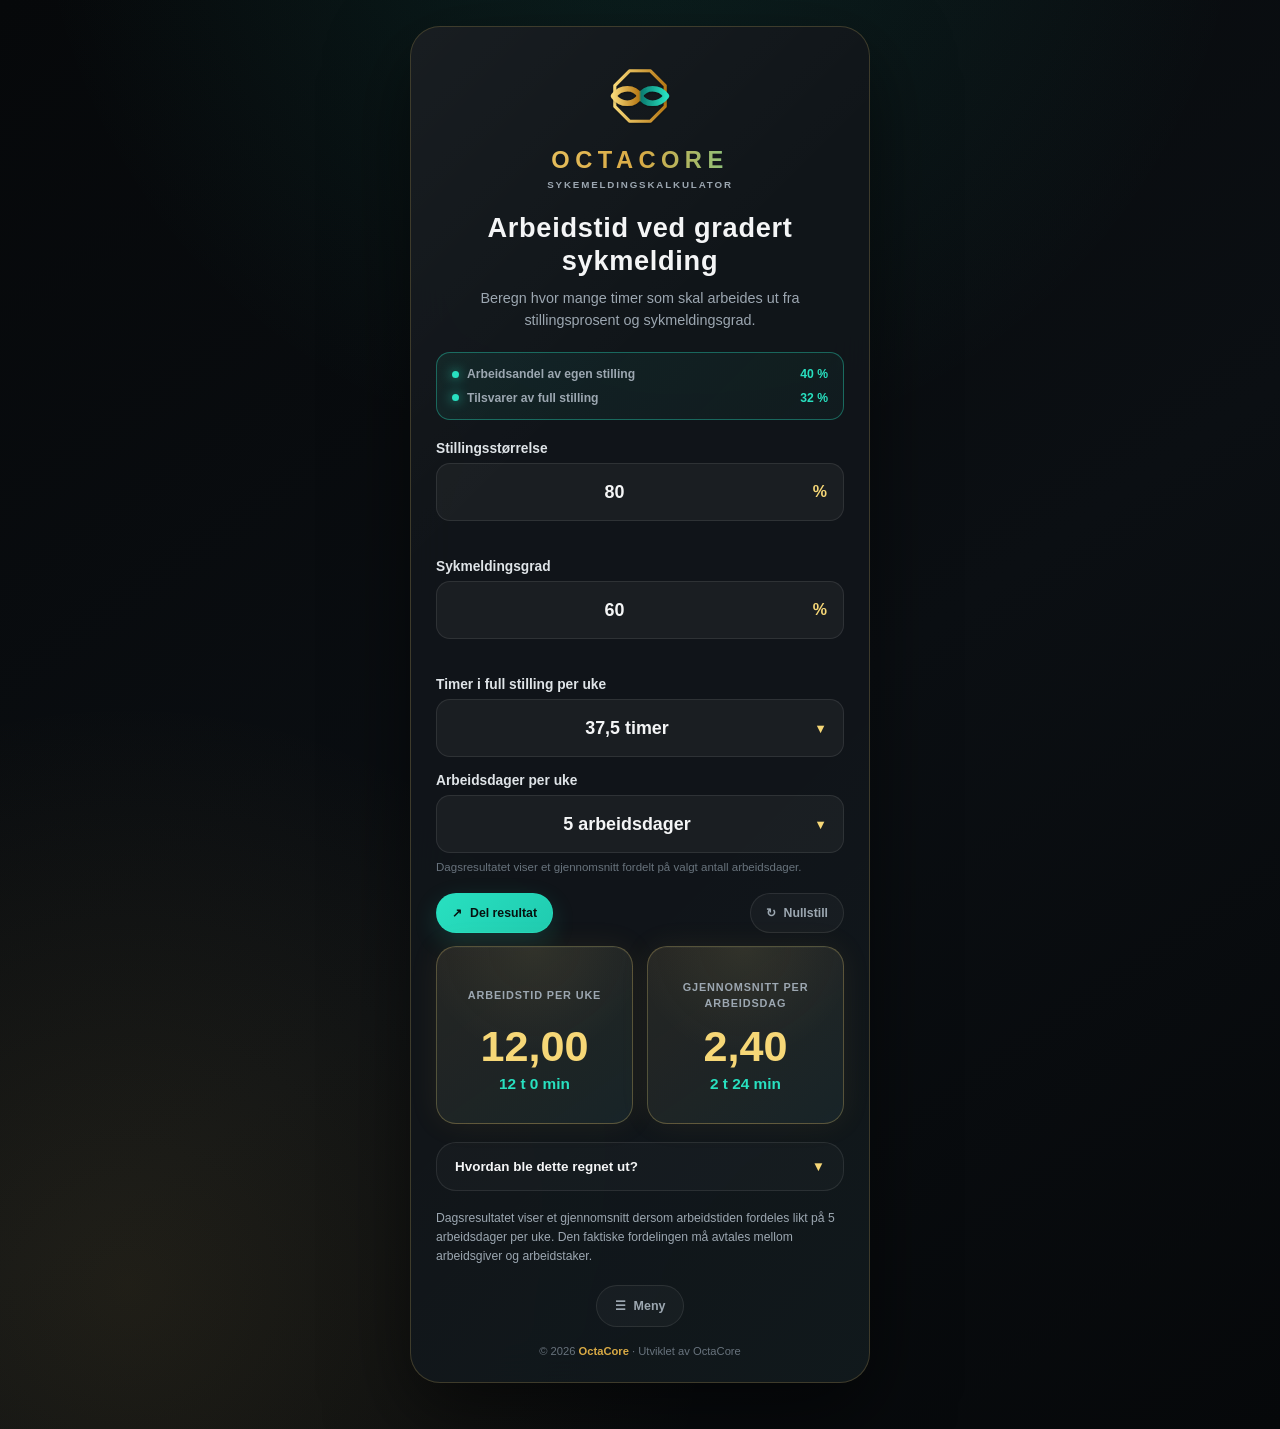
==== index.html @ a62ab459 "Refactor project structure and organize assets" ====
<!DOCTYPE html>
<html lang="no">
<head>
    <meta charset="UTF-8">

    <meta
        name="viewport"
        content="width=device-width, initial-scale=1.0"
    >

    <meta
        name="description"
        content="Beregn arbeidstid ved gradert sykmelding basert på stillingsprosent, sykmeldingsgrad, ukentlig arbeidstid og antall arbeidsdager."
    >

    <meta name="theme-color" content="#0a0d10">

    <meta
        name="apple-mobile-web-app-capable"
        content="yes"
    >

    <meta
        name="apple-mobile-web-app-status-bar-style"
        content="black-translucent"
    >

    <meta
        name="apple-mobile-web-app-title"
        content="Sykekalkulator"
    >

    <title>OctaCore Sykemeldingskalkulator</title>

    <link rel="manifest" href="manifest.json">

    <link
        rel="icon"
        type="image/png"
        sizes="16x16"
        href="assets/favicon-16.png"
    >

    <link
        rel="icon"
        type="image/png"
        sizes="32x32"
        href="assets/favicon-32.png"
    >

    <link
        rel="icon"
        type="image/png"
        sizes="48x48"
        href="assets/favicon-48.png"
    >

    <link
        rel="shortcut icon"
        href="assets/favicon.ico"
    >

    <link
        rel="apple-touch-icon"
        sizes="180x180"
        href="assets/apple-touch-icon.png"
    >
    <link rel="stylesheet" href="css/styles.css">
</head>

<body>
    <main class="app-shell">

        <section
            id="updateBanner"
            class="update-banner"
            aria-live="polite"
        >
            <div class="update-message">
                <div class="update-title">
                    En ny versjon er tilgjengelig
                </div>

                <div class="update-description">
                    Oppdater appen for å få de nyeste forbedringene.
                </div>
            </div>

            <button
                id="updateButton"
                class="update-button"
                type="button"
            >
                Oppdater nå
            </button>
        </section>

        <header class="app-header">
            <img
                class="brand-symbol"
                src="assets/OctaCore_Core_Symbol_Transparent.svg"
                alt="OctaCore"
            >

            <div class="brand-name">
                OCTACORE
            </div>

            <div class="product-name">
                Sykemeldingskalkulator
            </div>
        </header>

        <section class="intro">
            <h1>
                Arbeidstid ved gradert sykmelding
            </h1>

            <p>
                Beregn hvor mange timer som skal arbeides
                ut fra stillingsprosent og sykmeldingsgrad.
            </p>
        </section>

        <section
            class="percentage-summary"
            aria-label="Arbeidsandeler"
            aria-live="polite"
        >
            <div class="percentage-row">
                <span class="percentage-label">
                    <span class="percentage-dot"></span>
                    Arbeidsandel av egen stilling
                </span>

                <strong
                    id="ownPositionPercentage"
                    class="percentage-value"
                >
                    40 %
                </strong>
            </div>

            <div class="percentage-row">
                <span class="percentage-label">
                    <span class="percentage-dot"></span>
                    Tilsvarer av full stilling
                </span>

                <strong
                    id="fullPositionPercentage"
                    class="percentage-value"
                >
                    32 %
                </strong>
            </div>
        </section>

        <section
            class="form-grid"
            aria-label="Grunnlag for beregningen"
        >
            <div class="field-group">
                <label for="positionPercentage">
                    Stillingsstørrelse
                </label>

                <div class="field-wrapper">
                    <input
                        id="positionPercentage"
                        type="number"
                        min="0"
                        max="100"
                        step="0.1"
                        value="80"
                        inputmode="decimal"
                        autocomplete="off"
                        aria-describedby="positionError"
                    >

                    <span class="field-suffix">
                        %
                    </span>
                </div>

                <div
                    id="positionError"
                    class="field-error"
                    aria-live="polite"
                ></div>
            </div>

            <div class="field-group">
                <label for="sickLeavePercentage">
                    Sykmeldingsgrad
                </label>

                <div class="field-wrapper">
                    <input
                        id="sickLeavePercentage"
                        type="number"
                        min="0"
                        max="100"
                        step="0.1"
                        value="60"
                        inputmode="decimal"
                        autocomplete="off"
                        aria-describedby="sickLeaveError"
                    >

                    <span class="field-suffix">
                        %
                    </span>
                </div>

                <div
                    id="sickLeaveError"
                    class="field-error"
                    aria-live="polite"
                ></div>
            </div>

            <div class="field-group">
                <label for="fullWeekHours">
                    Timer i full stilling per uke
                </label>

                <div class="field-wrapper">
                    <select id="fullWeekHours">
                        <option value="35.5">
                            35,5 timer
                        </option>

                        <option
                            value="37.5"
                            selected
                        >
                            37,5 timer
                        </option>

                        <option value="40">
                            40 timer
                        </option>
                    </select>

                    <span class="select-arrow">
                        ▼
                    </span>
                </div>
            </div>

            <div class="field-group">
                <label for="workDays">
                    Arbeidsdager per uke
                </label>

                <div class="field-wrapper">
                    <select id="workDays">
                        <option value="1">
                            1 arbeidsdag
                        </option>

                        <option value="2">
                            2 arbeidsdager
                        </option>

                        <option value="3">
                            3 arbeidsdager
                        </option>

                        <option value="4">
                            4 arbeidsdager
                        </option>

                        <option
                            value="5"
                            selected
                        >
                            5 arbeidsdager
                        </option>

                        <option value="6">
                            6 arbeidsdager
                        </option>

                        <option value="7">
                            7 arbeidsdager
                        </option>
                    </select>

                    <span class="select-arrow">
                        ▼
                    </span>
                </div>

                <div class="field-help">
                    Dagsresultatet viser et gjennomsnitt
                    fordelt på valgt antall arbeidsdager.
                </div>
            </div>
        </section>

        <div class="action-row">
            <button
                id="shareButton"
                class="action-button share-button"
                type="button"
            >
                <span aria-hidden="true">
                    ↗
                </span>

                Del resultat
            </button>

            <button
                id="resetButton"
                class="action-button reset-button"
                type="button"
            >
                <span aria-hidden="true">
                    ↻
                </span>

                Nullstill
            </button>
        </div>

        <div
            id="installArea"
            class="install-area"
        >
            <button
                id="installButton"
                class="install-button"
                type="button"
            >
                <span aria-hidden="true">
                    ↓
                </span>

                <span id="installButtonText">
                    Installer app
                </span>
            </button>
        </div>

        <section
            class="results-grid"
            aria-label="Beregnet arbeidstid"
        >
            <article class="result-card">
                <div class="result-label">
                    Arbeidstid per uke
                </div>

                <div
                    id="weeklyResult"
                    class="result-value"
                >
                    12,00
                </div>

                <div
                    id="weeklyTime"
                    class="result-time"
                >
                    12 t 0 min
                </div>
            </article>

            <article class="result-card">
                <div
                    id="dailyResultLabel"
                    class="result-label"
                >
                    Gjennomsnitt per arbeidsdag
                </div>

                <div
                    id="dailyResult"
                    class="result-value"
                >
                    2,40
                </div>

                <div
                    id="dailyTime"
                    class="result-time"
                >
                    2 t 24 min
                </div>
            </article>
        </section>

        <section
            id="calculationPanel"
            class="calculation-panel"
        >
            <button
                id="calculationToggle"
                class="calculation-toggle"
                type="button"
                aria-expanded="false"
                aria-controls="calculationContent"
            >
                <span>
                    Hvordan ble dette regnet ut?
                </span>

                <span
                    class="toggle-icon"
                    aria-hidden="true"
                >
                    ▼
                </span>
            </button>

            <div
                id="calculationContent"
                class="calculation-content"
            >
                <div class="calculation-inner">
                    <div class="formula-box">

                        <div class="formula-row">
                            <span>
                                Arbeidsandel av egen stilling
                            </span>

                            <strong id="formulaWorkShare">
                                100 % − 60 % = 40 %
                            </strong>
                        </div>

                        <div class="formula-row">
                            <span>
                                Andel av full stilling
                            </span>

                            <strong id="formulaFullShare">
                                80 % × 40 % = 32 %
                            </strong>
                        </div>

                        <div class="formula-row">
                            <span>
                                Arbeidstid per uke
                            </span>

                            <strong id="formulaWeek">
                                37,5 t × 32 % = 12,00 t
                            </strong>
                        </div>

                        <div class="formula-row">
                            <span>
                                Gjennomsnitt per arbeidsdag
                            </span>

                            <strong
                                id="formulaDay"
                                class="formula-result"
                            >
                                12,00 t ÷ 5 = 2,40 t
                            </strong>
                        </div>

                    </div>
                </div>
            </div>
        </section>

        <p
            id="disclaimer"
            class="disclaimer"
        >
            Dagsresultatet viser et gjennomsnitt dersom
            arbeidstiden fordeles likt på fem arbeidsdager.
            Den faktiske fordelingen må avtales mellom
            arbeidsgiver og arbeidstaker.
        </p>

        <div class="more-area">
            <button
                id="moreButton"
                class="more-button"
                type="button"
            >
                <span aria-hidden="true">
                    ☰
                </span>

                Meny
            </button>
        </div>

        <footer class="copyright">
            &copy;
            <span id="year"></span>

            <strong>
                OctaCore
            </strong>

            · Utviklet av OctaCore
        </footer>

    </main>

    <div
        id="menuBackdrop"
        class="menu-backdrop"
        role="dialog"
        aria-modal="true"
        aria-labelledby="menuTitle"
        aria-hidden="true"
    >
        <section class="menu-sheet">
            <div
                class="menu-handle"
                aria-hidden="true"
            ></div>

            <header class="menu-header">
                <div>
                    <h2
                        id="menuTitle"
                        class="menu-title"
                    >
                        OctaCore
                    </h2>

                    <p class="menu-subtitle">
                        Sykemeldingskalkulator
                    </p>

                    <p class="menu-product-version">
                        Versjon 1.0.0
                    </p>
                </div>

                <button
                    id="closeMenuButton"
                    class="menu-close"
                    type="button"
                    aria-label="Lukk menyen"
                >
                    ×
                </button>
            </header>

            <div class="menu-list">
                <button
                    id="shareAppButton"
                    class="menu-item"
                    type="button"
                >
                    <span
                        class="menu-item-icon"
                        aria-hidden="true"
                    >
                        ↗
                    </span>

                    <span class="menu-item-copy">
                        <span class="menu-item-title">
                            Del appen
                        </span>

                        <span class="menu-item-description">
                            Tips en kollega eller venn.
                        </span>
                    </span>

                    <span
                        class="menu-item-arrow"
                        aria-hidden="true"
                    >
                        ›
                    </span>
                </button>

                <button
                    id="aboutAppButton"
                    class="menu-item"
                    type="button"
                >
                    <span
                        class="menu-item-icon"
                        aria-hidden="true"
                    >
                        i
                    </span>

                    <span class="menu-item-copy">
                        <span class="menu-item-title">
                            Om appen
                        </span>

                        <span class="menu-item-description">
                            Les om formål og beregning.
                        </span>
                    </span>

                    <span
                        class="menu-item-arrow"
                        aria-hidden="true"
                    >
                        ›
                    </span>
                </button>

                <button
                    id="privacyButton"
                    class="menu-item"
                    type="button"
                >
                    <span
                        class="menu-item-icon"
                        aria-hidden="true"
                    >
                        ◇
                    </span>

                    <span class="menu-item-copy">
                        <span class="menu-item-title">
                            Personvern
                        </span>

                        <span class="menu-item-description">
                            Slik behandles opplysninger.
                        </span>
                    </span>

                    <span
                        class="menu-item-arrow"
                        aria-hidden="true"
                    >
                        ›
                    </span>
                </button>

                <button
                    id="contactButton"
                    class="menu-item"
                    type="button"
                >
                    <span
                        class="menu-item-icon"
                        aria-hidden="true"
                    >
                        ✉
                    </span>

                    <span class="menu-item-copy">
                        <span class="menu-item-title">
                            Kontakt
                        </span>

                        <span class="menu-item-description">
                            Send tilbakemelding til OctaCore.
                        </span>
                    </span>

                    <span
                        class="menu-item-arrow"
                        aria-hidden="true"
                    >
                        ›
                    </span>
                </button>

                <button
                    id="updatesButton"
                    class="menu-item"
                    type="button"
                >
                    <span
                        class="menu-item-icon"
                        aria-hidden="true"
                    >
                        ★
                    </span>

                    <span class="menu-item-copy">
                        <span class="menu-item-title">
                            Hva er nytt
                        </span>

                        <span class="menu-item-description">
                            Se nyheter og forbedringer.
                        </span>
                    </span>

                    <span
                        class="menu-item-arrow"
                        aria-hidden="true"
                    >
                        ›
                    </span>
                </button>

                <button
                    id="languageButton"
                    class="menu-item"
                    type="button"
                >
                    <span
                        class="menu-item-icon"
                        aria-hidden="true"
                    >
                        🌍
                    </span>

                    <span class="menu-item-copy">
                        <span class="menu-item-title">
                            Språk
                        </span>

                        <span class="menu-item-description">
                            Flere språk kommer senere.
                        </span>
                    </span>

                    <span class="menu-item-badge">
                        Kommer snart
                    </span>
                </button>
            </div>

            <div class="menu-version">
                Versjon 1.0.0
            </div>
        </section>
    </div>

    <div
        id="aboutBackdrop"
        class="about-backdrop"
        role="dialog"
        aria-modal="true"
        aria-labelledby="aboutTitle"
        aria-hidden="true"
    >
        <article class="about-sheet">
            <div
                class="menu-handle"
                aria-hidden="true"
            ></div>

            <div class="about-topbar">
                <button
                    id="aboutBackButton"
                    class="about-back-button"
                    type="button"
                    aria-label="Tilbake til menyen"
                >
                    <span aria-hidden="true">
                        ‹
                    </span>

                    Meny
                </button>

                <button
                    id="closeAboutButton"
                    class="about-close-button"
                    type="button"
                    aria-label="Lukk Om appen"
                >
                    ×
                </button>
            </div>

            <header class="about-hero">
                <img
                    class="about-logo"
                    src="assets/OctaCore_Core_Symbol_Transparent.svg"
                    alt="OctaCore"
                >

                <h2
                    id="aboutTitle"
                    class="about-brand"
                >
                    OCTACORE
                </h2>

                <p class="about-product">
                    Sykemeldingskalkulator
                </p>

                <p class="about-version">
                    Versjon 1.0.0
                </p>

                <div
                    class="about-divider"
                    aria-hidden="true"
                ></div>
            </header>

            <div class="about-content">
                <section class="about-card">
                    <h3>
                        Om appen
                    </h3>

                    <p>
                        Sykemeldingskalkulatoren hjelper deg
                        med å beregne arbeidstid ved gradert
                        sykmelding.
                    </p>

                    <ul class="about-feature-list">
                        <li>
                            <span class="about-feature-icon">
                                %
                            </span>

                            <span>
                                Beregning ut fra stillingsprosent
                                og sykmeldingsgrad.
                            </span>
                        </li>

                        <li>
                            <span class="about-feature-icon">
                                t
                            </span>

                            <span>
                                Arbeidstid per uke og et
                                gjennomsnitt per arbeidsdag.
                            </span>
                        </li>

                        <li>
                            <span class="about-feature-icon">
                                =
                            </span>

                            <span>
                                Tydelig visning av arbeidsandel
                                både av egen stilling og av full
                                stilling.
                            </span>
                        </li>
                    </ul>
                </section>

                <section class="about-card">
                    <h3>
                        Viktig informasjon
                    </h3>

                    <p>
                        Kalkulatoren er utviklet som et
                        hjelpemiddel. Resultatet er en
                        matematisk beregning og erstatter
                        ikke individuelle avtaler,
                        tariffavtaler eller offentlige regler.
                    </p>

                    <p>
                        Den faktiske fordelingen av
                        arbeidstiden må avtales mellom
                        arbeidsgiver og arbeidstaker. Ved
                        spørsmål om sykmelding eller
                        rettigheter bør du kontakte
                        arbeidsgiver, NAV eller lege.
                    </p>
                </section>

                <section class="about-card about-card-highlight">
                    <h3>
                        Om OctaCore
                    </h3>

                    <p>
                        OctaCore utvikler digitale verktøy
                        med fokus på enkelhet, kvalitet og
                        brukervennlighet.
                    </p>

                    <p>
                        Sykemeldingskalkulatoren er det
                        første verktøyet i
                        OctaCore-porteføljen.
                    </p>

                    <div class="about-founder">
                        <strong>
                            Utviklet av OctaCore
                        </strong>

                        <span>
                            Grunnlegger: Thomas Nytveit
                        </span>
                    </div>
                </section>

                <p class="about-note">
                    Beregningene i appen utføres lokalt i
                    nettleseren.
                </p>
            </div>
        </article>
    </div>

    <div
        id="privacyBackdrop"
        class="privacy-backdrop"
        role="dialog"
        aria-modal="true"
        aria-labelledby="privacyTitle"
        aria-hidden="true"
    >
        <article class="privacy-sheet">
            <div
                class="menu-handle"
                aria-hidden="true"
            ></div>

            <div class="about-topbar">
                <button
                    id="privacyBackButton"
                    class="about-back-button"
                    type="button"
                    aria-label="Tilbake til menyen"
                >
                    <span aria-hidden="true">
                        ‹
                    </span>

                    Meny
                </button>

                <button
                    id="closePrivacyButton"
                    class="about-close-button"
                    type="button"
                    aria-label="Lukk personvern"
                >
                    ×
                </button>
            </div>

            <header class="privacy-hero">
                <div
                    class="privacy-icon"
                    aria-hidden="true"
                >
                    ◇
                </div>

                <h2
                    id="privacyTitle"
                    class="privacy-title"
                >
                    Personvern i korte trekk
                </h2>

                <p class="privacy-subtitle">
                    Appen er laget for å kunne brukes uten
                    konto, registrering eller innsending av
                    personopplysninger.
                </p>

                <div
                    class="about-divider"
                    aria-hidden="true"
                ></div>
            </header>

            <div class="privacy-list">
                <section class="privacy-item">
                    <span
                        class="privacy-item-icon"
                        aria-hidden="true"
                    >
                        ✓
                    </span>

                    <div>
                        <h3>
                            Ingen innlogging
                        </h3>

                        <p>
                            Du trenger ikke å opprette konto
                            eller registrere deg for å bruke
                            kalkulatoren.
                        </p>
                    </div>
                </section>

                <section class="privacy-item">
                    <span
                        class="privacy-item-icon"
                        aria-hidden="true"
                    >
                        ✓
                    </span>

                    <div>
                        <h3>
                            Ingen personopplysninger kreves
                        </h3>

                        <p>
                            Kalkulatoren ber ikke om navn,
                            fødselsnummer, e-postadresse eller
                            andre identifiserende opplysninger.
                        </p>
                    </div>
                </section>

                <section class="privacy-item">
                    <span
                        class="privacy-item-icon"
                        aria-hidden="true"
                    >
                        ✓
                    </span>

                    <div>
                        <h3>
                            Beregningene skjer lokalt
                        </h3>

                        <p>
                            Tallene behandles direkte i
                            nettleseren på enheten din. De
                            sendes ikke til OctaCore for å
                            utføre beregningen.
                        </p>
                    </div>
                </section>

                <section class="privacy-item">
                    <span
                        class="privacy-item-icon"
                        aria-hidden="true"
                    >
                        ✓
                    </span>

                    <div>
                        <h3>
                            Lokal lagring på enheten
                        </h3>

                        <p>
                            Verdier kan lagres lokalt i
                            nettleseren slik at appen husker
                            de siste valgene dine. Denne
                            informasjonen blir på enheten din
                            og kan fjernes ved å nullstille
                            appen eller slette nettleserdata.
                        </p>
                    </div>
                </section>

                <section class="privacy-item">
                    <span
                        class="privacy-item-icon"
                        aria-hidden="true"
                    >
                        ✓
                    </span>

                    <div>
                        <h3>
                            Ingen opplysninger sendes til OctaCore
                        </h3>

                        <p>
                            Denne versjonen av appen har ingen
                            innebygd innsending av
                            kalkulatorverdier eller
                            personopplysninger til OctaCore.
                        </p>
                    </div>
                </section>
            </div>

            <section class="privacy-warning">
                <h3>
                    Ved fremtidige endringer
                </h3>

                <p>
                    Personvernteksten må oppdateres dersom
                    appen senere får analyseverktøy,
                    skylagring, innlogging, kontaktskjema,
                    betaling eller andre tjenester som
                    behandler data.
                </p>
            </section>

            <p class="privacy-footer-note">
                Sist oppdatert: versjon 1.0.0
            </p>
        </article>
    </div>

    <div
        id="contactBackdrop"
        class="contact-backdrop"
        role="dialog"
        aria-modal="true"
        aria-labelledby="contactTitle"
        aria-hidden="true"
    >
        <article class="contact-sheet">
            <div
                class="menu-handle"
                aria-hidden="true"
            ></div>

            <div class="about-topbar">
                <button
                    id="contactBackButton"
                    class="about-back-button"
                    type="button"
                    aria-label="Tilbake til menyen"
                >
                    <span aria-hidden="true">
                        ‹
                    </span>

                    Meny
                </button>

                <button
                    id="closeContactButton"
                    class="about-close-button"
                    type="button"
                    aria-label="Lukk kontakt"
                >
                    ×
                </button>
            </div>

            <header class="contact-hero">
                <div
                    class="contact-icon"
                    aria-hidden="true"
                >
                    ✉
                </div>

                <h2
                    id="contactTitle"
                    class="contact-title"
                >
                    Kontakt OctaCore
                </h2>

                <p class="contact-subtitle">
                    Har du spørsmål, forslag eller ønsker
                    om nye funksjoner? OctaCore setter pris
                    på innspill fra brukerne.
                </p>

                <div
                    class="about-divider"
                    aria-hidden="true"
                ></div>
            </header>

            <div class="contact-content">
                <section class="contact-card">
                    <h3>
                        Nettside
                    </h3>

                    <p>
                        En egen nettside for OctaCore og
                        fremtidige digitale verktøy er under
                        planlegging.
                    </p>

                    <div class="contact-status">
                        <span class="contact-status-label">
                            octacore.no
                        </span>

                        <span class="contact-status-badge">
                            Kommer snart
                        </span>
                    </div>
                </section>

                <section class="contact-card">
                    <h3>
                        Kontaktkanal
                    </h3>

                    <p>
                        En offentlig kontaktkanal legges til
                        når den er klar. På den måten unngår
                        vi å publisere midlertidig eller
                        privat kontaktinformasjon.
                    </p>

                    <div class="contact-status">
                        <span class="contact-status-label">
                            Kontakt OctaCore
                        </span>

                        <span class="contact-status-badge">
                            Kommer snart
                        </span>
                    </div>
                </section>

                <section class="contact-card contact-idea">
                    <h3>
                        Har du en idé?
                    </h3>

                    <p>
                        OctaCore utvikler digitale verktøy
                        med fokus på enkelhet, kvalitet og
                        brukervennlighet. Gode forslag kan
                        bli en del av en fremtidig versjon
                        eller et nytt produkt.
                    </p>
                </section>

                <p class="contact-founder">
                    <strong>
                        Utviklet av OctaCore
                    </strong>
                    <br>
                    Grunnlegger: Thomas Nytveit
                </p>
            </div>
        </article>
    </div>

    <div
        id="updatesBackdrop"
        class="updates-backdrop"
        role="dialog"
        aria-modal="true"
        aria-labelledby="updatesTitle"
        aria-hidden="true"
    >
        <article class="updates-sheet">
            <div
                class="menu-handle"
                aria-hidden="true"
            ></div>

            <div class="about-topbar">
                <button
                    id="updatesBackButton"
                    class="about-back-button"
                    type="button"
                    aria-label="Tilbake til menyen"
                >
                    <span aria-hidden="true">
                        ‹
                    </span>

                    Meny
                </button>

                <button
                    id="closeUpdatesButton"
                    class="about-close-button"
                    type="button"
                    aria-label="Lukk Hva er nytt"
                >
                    ×
                </button>
            </div>

            <header class="updates-hero">
                <div
                    class="updates-icon"
                    aria-hidden="true"
                >
                    ★
                </div>

                <h2
                    id="updatesTitle"
                    class="updates-title"
                >
                    Hva er nytt
                </h2>

                <p class="updates-subtitle">
                    Her finner du nye funksjoner,
                    forbedringer og viktige endringer i
                    OctaCore Sykemeldingskalkulator.
                </p>

                <div
                    class="about-divider"
                    aria-hidden="true"
                ></div>
            </header>

            <div class="updates-content">
                <section class="updates-card release-card">
                    <div class="release-heading">
                        <div>
                            <div class="release-version">
                                Versjon 1.0.0
                            </div>

                            <div class="release-label">
                                Første lansering
                            </div>
                        </div>

                        <span class="release-badge">
                            Gjeldende
                        </span>
                    </div>

                    <ul class="release-list">
                        <li>
                            <span class="release-check">
                                ✓
                            </span>

                            <span>
                                Premium design og tydelig
                                OctaCore-identitet.
                            </span>
                        </li>

                        <li>
                            <span class="release-check">
                                ✓
                            </span>

                            <span>
                                Beregning av arbeidstid ved
                                gradert sykmelding.
                            </span>
                        </li>

                        <li>
                            <span class="release-check">
                                ✓
                            </span>

                            <span>
                                Arbeidsandel av egen stilling
                                og tilsvarende andel av full
                                stilling.
                            </span>
                        </li>

                        <li>
                            <span class="release-check">
                                ✓
                            </span>

                            <span>
                                Installering som app med
                                PWA-støtte.
                            </span>
                        </li>

                        <li>
                            <span class="release-check">
                                ✓
                            </span>

                            <span>
                                Offline-støtte og varsling om
                                nye versjoner.
                            </span>
                        </li>

                        <li>
                            <span class="release-check">
                                ✓
                            </span>

                            <span>
                                Deling av resultat og deling
                                av selve appen.
                            </span>
                        </li>

                        <li>
                            <span class="release-check">
                                ✓
                            </span>

                            <span>
                                Premium meny med Om appen,
                                Personvern og Kontakt.
                            </span>
                        </li>

                        <li>
                            <span class="release-check">
                                ✓
                            </span>

                            <span>
                                Lokal lagring av de siste
                                valgene på brukerens enhet.
                            </span>
                        </li>
                    </ul>
                </section>

                <p class="updates-note">
                    Nye versjoner og forbedringer blir lagt
                    til her etter hvert som appen utvikles.
                </p>
            </div>
        </article>
    </div>

    <div
        id="installModal"
        class="modal-backdrop"
        role="dialog"
        aria-modal="true"
        aria-labelledby="installModalTitle"
        aria-hidden="true"
    >
        <section class="install-modal">
            <header class="modal-header">
                <div>
                    <h2
                        id="installModalTitle"
                        class="modal-title"
                    >
                        Installer på iPhone eller iPad
                    </h2>

                    <p class="modal-subtitle">
                        Appen legges på Hjem-skjermen og åpnes
                        uten vanlig nettleserfelt.
                    </p>
                </div>

                <button
                    id="closeInstallModal"
                    class="modal-close"
                    type="button"
                    aria-label="Lukk installasjonsveiledningen"
                >
                    ×
                </button>
            </header>

            <ol class="install-steps">
                <li class="install-step">
                    <span class="step-number">
                        1
                    </span>

                    <span class="step-text">
                        Åpne denne siden i
                        <strong>Safari</strong>.
                    </span>
                </li>

                <li class="install-step">
                    <span class="step-number">
                        2
                    </span>

                    <span class="step-text">
                        Trykk på Del-knappen
                        <span class="share-symbol">□↑</span>
                        nederst eller øverst i Safari.
                    </span>
                </li>

                <li class="install-step">
                    <span class="step-number">
                        3
                    </span>

                    <span class="step-text">
                        Bla ned og velg
                        <strong>Legg til på Hjem-skjerm</strong>.
                    </span>
                </li>

                <li class="install-step">
                    <span class="step-number">
                        4
                    </span>

                    <span class="step-text">
                        Trykk
                        <strong>Legg til</strong>.
                    </span>
                </li>
            </ol>
        </section>
    </div>

    <div
        id="toast"
        class="toast"
        role="status"
        aria-live="polite"
    >
        Resultatet er kopiert
    </div>

    <script src="js/app.js"></script>
</body>
</html>
---- css/styles.css ----
:root {
    --background: #07090b;
    --surface: rgba(18, 22, 26, 0.94);
    --surface-light: rgba(255, 255, 255, 0.045);

    --gold: #d9aa45;
    --gold-light: #f6d777;

    --teal: #28e0c0;

    --text: #f4f5f6;
    --text-muted: #9ca7b1;
    --text-dimmed: #68737d;

    --border: rgba(246, 215, 119, 0.20);
    --border-soft: rgba(255, 255, 255, 0.09);
    --border-teal: rgba(40, 224, 192, 0.38);

    --danger: #ff7777;

    --radius-large: 30px;
    --radius-medium: 20px;
    --radius-small: 14px;

    --shadow:
        0 30px 80px rgba(0, 0, 0, 0.52);
}

* {
    box-sizing: border-box;
}

html {
    min-height: 100%;
    background: var(--background);
}

body {
    min-height: 100vh;
    margin: 0;
    padding: 22px;

    display: flex;
    justify-content: center;
    align-items: flex-start;

    color: var(--text);

    font-family:
        -apple-system,
        BlinkMacSystemFont,
        "Segoe UI",
        Roboto,
        Helvetica,
        Arial,
        sans-serif;

    background:
        radial-gradient(
            circle at 50% -10%,
            rgba(40, 224, 192, 0.11),
            transparent 36%
        ),
        radial-gradient(
            circle at 10% 90%,
            rgba(217, 170, 69, 0.10),
            transparent 34%
        ),
        linear-gradient(
            145deg,
            #06080a 0%,
            #0b0f13 55%,
            #06080a 100%
        );
}

body.modal-open {
    overflow: hidden;
}

button,
input,
select {
    font: inherit;
}

button {
    -webkit-tap-highlight-color: transparent;
}

.app-shell {
    width: 100%;
    max-width: 460px;
    margin: 4px auto 24px;
    padding: 25px;

    position: relative;
    overflow: hidden;

    border: 1px solid var(--border);
    border-radius: var(--radius-large);

    background: var(--surface);

    box-shadow: var(--shadow);

    backdrop-filter: blur(22px);
    -webkit-backdrop-filter: blur(22px);
}

.app-shell::before {
    content: "";

    position: absolute;
    inset: 0;

    pointer-events: none;

    background:
        linear-gradient(
            135deg,
            rgba(255, 255, 255, 0.035),
            transparent 31%
        ),
        linear-gradient(
            315deg,
            rgba(40, 224, 192, 0.025),
            transparent 40%
        );
}

.update-banner {
    margin-bottom: 20px;
    padding: 13px 14px;

    display: none;
    justify-content: space-between;
    align-items: center;
    gap: 12px;

    position: relative;
    z-index: 2;

    border: 1px solid var(--border-teal);
    border-radius: 14px;

    background:
        linear-gradient(
            135deg,
            rgba(40, 224, 192, 0.12),
            rgba(40, 224, 192, 0.045)
        );

    box-shadow:
        0 10px 30px rgba(40, 224, 192, 0.08);
}

.update-banner.visible {
    display: flex;
}

.update-message {
    min-width: 0;
}

.update-title {
    margin-bottom: 3px;

    color: var(--text);

    font-size: 0.78rem;
    font-weight: 780;
}

.update-description {
    color: var(--text-muted);

    font-size: 0.69rem;
    line-height: 1.35;
}

.update-button {
    min-height: 34px;
    padding: 7px 11px;

    flex: 0 0 auto;

    border: 1px solid rgba(40, 224, 192, 0.50);
    border-radius: 999px;

    color: #06110f;

    background: var(--teal);

    font-size: 0.70rem;
    font-weight: 800;

    cursor: pointer;
}

.update-button:active {
    transform: scale(0.97);
}

.app-header {
    margin-bottom: 23px;

    position: relative;
    z-index: 1;

    text-align: center;
}

.brand-symbol {
    width: 88px;
    height: 88px;

    display: block;
    margin: 0 auto 9px;
}

.brand-name {
    margin: 0;

    font-size: 1.48rem;
    font-weight: 600;
    line-height: 1;

    letter-spacing: 0.23em;

    background:
        linear-gradient(
            90deg,
            var(--gold-light),
            var(--gold) 50%,
            var(--teal)
        );

    -webkit-background-clip: text;
    background-clip: text;

    color: transparent;
}

.product-name {
    margin-top: 7px;

    color: var(--text-muted);

    font-size: 0.61rem;
    font-weight: 700;
    line-height: 1;

    letter-spacing: 0.19em;
    text-transform: uppercase;
}

.intro {
    margin-bottom: 21px;

    position: relative;
    z-index: 1;

    text-align: center;
}

.intro h1 {
    max-width: 360px;
    margin: 0 auto 10px;

    font-size:
        clamp(
            1.28rem,
            5vw,
            1.7rem
        );

    font-weight: 760;
    line-height: 1.18;

    letter-spacing: 0.025em;
}

.intro p {
    max-width: 355px;
    margin: 0 auto;

    color: var(--text-muted);

    font-size: 0.9rem;
    line-height: 1.55;
}

.percentage-summary {
    margin-bottom: 21px;
    padding: 13px 15px;

    display: grid;
    gap: 7px;

    border: 1px solid var(--border-teal);
    border-radius: 14px;

    background:
        linear-gradient(
            135deg,
            rgba(40, 224, 192, 0.08),
            rgba(40, 224, 192, 0.035)
        );

    position: relative;
    z-index: 1;
}

.percentage-row {
    display: flex;
    justify-content: space-between;
    align-items: center;
    gap: 14px;

    font-size: 0.76rem;
    line-height: 1.35;
}

.percentage-label {
    display: flex;
    align-items: center;
    gap: 8px;

    color: var(--text-muted);

    font-weight: 650;
}

.percentage-dot {
    width: 7px;
    height: 7px;

    flex: 0 0 auto;

    border-radius: 50%;

    background: var(--teal);

    box-shadow:
        0 0 12px rgba(40, 224, 192, 0.9);
}

.percentage-value {
    color: var(--teal);

    font-weight: 820;
    text-align: right;
}

.form-grid {
    display: grid;
    gap: 16px;

    margin-bottom: 18px;

    position: relative;
    z-index: 1;
}

.field-group label {
    display: block;

    margin-bottom: 7px;

    color: #dfe4e8;

    font-size: 0.86rem;
    font-weight: 670;
}

.field-wrapper {
    position: relative;
}

.field-wrapper input,
.field-wrapper select {
    width: 100%;
    min-height: 58px;

    border: 1px solid var(--border-soft);
    border-radius: var(--radius-small);

    outline: none;

    color: var(--text);

    background: var(--surface-light);

    font-size: 1.12rem;
    font-weight: 780;

    text-align: center;

    transition:
        border-color 0.2s ease,
        box-shadow 0.2s ease,
        background 0.2s ease;
}

.field-wrapper input {
    padding: 12px 52px 12px 16px;
}

.field-wrapper select {
    padding: 12px 42px 12px 16px;

    appearance: none;
    -webkit-appearance: none;

    cursor: pointer;
}

.field-wrapper input:hover,
.field-wrapper select:hover {
    border-color: rgba(246, 215, 119, 0.30);
}

.field-wrapper input:focus,
.field-wrapper select:focus {
    border-color: var(--teal);

    background: rgba(40, 224, 192, 0.05);

    box-shadow:
        0 0 0 4px rgba(40, 224, 192, 0.10);
}

.field-suffix,
.select-arrow {
    position: absolute;
    top: 50%;
    right: 17px;

    transform: translateY(-50%);

    color: var(--gold-light);

    font-weight: 820;

    pointer-events: none;
}

.select-arrow {
    font-size: 0.8rem;
}

.field-help {
    margin-top: 6px;

    color: var(--text-dimmed);

    font-size: 0.72rem;
    line-height: 1.4;
}

.field-error {
    min-height: 17px;
    margin-top: 5px;

    color: var(--danger);

    font-size: 0.74rem;
}

.action-row {
    margin-bottom: 13px;

    display: flex;
    justify-content: space-between;
    align-items: center;
    gap: 12px;

    position: relative;
    z-index: 1;
}

.action-button {
    min-height: 40px;
    padding: 9px 15px;

    display: inline-flex;
    justify-content: center;
    align-items: center;
    gap: 8px;

    border-radius: 999px;

    font-size: 0.77rem;
    font-weight: 740;

    cursor: pointer;

    transition:
        color 0.2s ease,
        border-color 0.2s ease,
        background 0.2s ease,
        box-shadow 0.2s ease,
        transform 0.2s ease;
}

.action-button:active {
    transform: scale(0.97);
}

.share-button {
    border: 1px solid var(--border-teal);

    color: #07110f;

    background:
        linear-gradient(
            135deg,
            var(--teal),
            #20cbb0
        );

    box-shadow:
        0 8px 24px rgba(40, 224, 192, 0.16);
}

.share-button:hover {
    background:
        linear-gradient(
            135deg,
            #4aecd0,
            var(--teal)
        );

    box-shadow:
        0 10px 28px rgba(40, 224, 192, 0.22);
}

.reset-button {
    border: 1px solid var(--border-soft);

    color: var(--text-muted);

    background: rgba(255, 255, 255, 0.03);
}

.reset-button:hover {
    color: var(--text);

    border-color: rgba(246, 215, 119, 0.35);

    background: rgba(246, 215, 119, 0.06);
}

.install-area {
    margin-bottom: 22px;

    display: none;

    position: relative;
    z-index: 1;
}

.install-area.visible {
    display: block;
}

.install-button {
    width: 100%;
    min-height: 46px;
    padding: 11px 16px;

    display: flex;
    justify-content: center;
    align-items: center;
    gap: 9px;

    border: 1px solid rgba(246, 215, 119, 0.30);
    border-radius: 14px;

    color: var(--gold-light);

    background:
        linear-gradient(
            135deg,
            rgba(217, 170, 69, 0.10),
            rgba(40, 224, 192, 0.045)
        );

    font-size: 0.79rem;
    font-weight: 760;

    cursor: pointer;

    transition:
        border-color 0.2s ease,
        background 0.2s ease,
        transform 0.2s ease;
}

.install-button:hover {
    border-color: rgba(246, 215, 119, 0.48);

    background:
        linear-gradient(
            135deg,
            rgba(217, 170, 69, 0.15),
            rgba(40, 224, 192, 0.07)
        );
}

.install-button:active {
    transform: scale(0.985);
}

.results-grid {
    display: grid;
    grid-template-columns:
        repeat(
            2,
            minmax(0, 1fr)
        );

    gap: 14px;

    margin-bottom: 18px;

    position: relative;
    z-index: 1;
}

.result-card {
    min-height: 178px;
    padding: 20px 14px;

    display: flex;
    flex-direction: column;
    justify-content: center;
    align-items: center;

    border: 1px solid rgba(246, 215, 119, 0.26);
    border-radius: var(--radius-medium);

    background:
        radial-gradient(
            circle at 50% 0%,
            rgba(246, 215, 119, 0.07),
            transparent 55%
        ),
        linear-gradient(
            145deg,
            rgba(217, 170, 69, 0.075),
            rgba(40, 224, 192, 0.045)
        ),
        rgba(24, 29, 34, 0.96);

    text-align: center;

    box-shadow:
        0 0 30px rgba(217, 170, 69, 0.08),
        inset 0 1px 0 rgba(255, 255, 255, 0.03);
}

.result-label {
    min-height: 37px;
    margin-bottom: 11px;

    display: flex;
    align-items: center;

    color: var(--text-muted);

    font-size: 0.68rem;
    font-weight: 780;
    line-height: 1.4;

    letter-spacing: 0.08em;
    text-transform: uppercase;
}

.result-value {
    margin-bottom: 7px;

    color: var(--gold-light);

    font-size:
        clamp(
            2.05rem,
            8vw,
            2.7rem
        );

    font-weight: 860;
    line-height: 1;
}

.result-time {
    color: var(--teal);

    font-size: 0.96rem;
    font-weight: 780;
}

.calculation-panel {
    margin-bottom: 18px;

    border: 1px solid var(--border-soft);
    border-radius: var(--radius-medium);

    overflow: hidden;

    background: rgba(255, 255, 255, 0.025);

    position: relative;
    z-index: 1;
}

.calculation-toggle {
    width: 100%;
    padding: 16px 18px;

    display: flex;
    justify-content: space-between;
    align-items: center;
    gap: 12px;

    border: 0;

    color: var(--text);
    background: transparent;

    font-size: 0.84rem;
    font-weight: 740;

    cursor: pointer;
    text-align: left;
}

.toggle-icon {
    color: var(--gold-light);

    transition: transform 0.25s ease;
}

.calculation-panel.open .toggle-icon {
    transform: rotate(180deg);
}

.calculation-content {
    max-height: 0;

    overflow: hidden;

    opacity: 0;

    transition:
        max-height 0.38s ease,
        opacity 0.25s ease;
}

.calculation-panel.open .calculation-content {
    max-height: 430px;
    opacity: 1;
}

.calculation-inner {
    padding: 0 18px 18px;
}

.formula-box {
    padding: 15px;

    border: 1px solid rgba(40, 224, 192, 0.17);
    border-radius: var(--radius-small);

    background: rgba(40, 224, 192, 0.04);
}

.formula-row {
    display: grid;
    grid-template-columns: 1fr auto;
    gap: 12px;

    padding: 8px 0;

    color: var(--text-muted);

    font-size: 0.79rem;
    line-height: 1.45;
}

.formula-row:not(:last-child) {
    border-bottom: 1px solid rgba(255, 255, 255, 0.06);
}

.formula-row strong {
    color: var(--text);

    font-weight: 750;
    text-align: right;
}

.formula-row .formula-result {
    color: var(--teal);
}

.disclaimer {
    margin: 0 0 19px;

    color: var(--text-muted);

    font-size: 0.76rem;
    line-height: 1.55;

    position: relative;
    z-index: 1;
}

.more-area {
    margin-bottom: 18px;

    display: flex;
    justify-content: center;

    position: relative;
    z-index: 1;
}

.more-button {
    min-height: 42px;
    padding: 9px 18px;

    display: inline-flex;
    justify-content: center;
    align-items: center;
    gap: 8px;

    border: 1px solid var(--border-soft);
    border-radius: 999px;

    color: var(--text-muted);

    background: rgba(255, 255, 255, 0.03);

    font-size: 0.78rem;
    font-weight: 740;

    cursor: pointer;

    transition:
        color 0.2s ease,
        border-color 0.2s ease,
        background 0.2s ease,
        transform 0.2s ease;
}

.more-button:hover {
    color: var(--text);

    border-color: rgba(246, 215, 119, 0.35);

    background: rgba(246, 215, 119, 0.06);
}

.more-button:active {
    transform: scale(0.97);
}

.menu-backdrop {
    padding: 18px;

    position: fixed;
    inset: 0;
    z-index: 1050;

    display: flex;
    justify-content: center;
    align-items: flex-end;

    background: rgba(0, 0, 0, 0.72);

    backdrop-filter: blur(9px);
    -webkit-backdrop-filter: blur(9px);

    opacity: 0;
    visibility: hidden;

    transition:
        opacity 0.24s ease,
        visibility 0.24s ease;
}

.menu-backdrop.visible {
    opacity: 1;
    visibility: visible;
}

.menu-sheet {
    width: 100%;
    max-width: 430px;
    padding: 12px 18px 20px;

    border: 1px solid var(--border);
    border-radius: 26px 26px 20px 20px;

    background:
        radial-gradient(
            circle at 50% 0%,
            rgba(40, 224, 192, 0.08),
            transparent 45%
        ),
        linear-gradient(
            145deg,
            rgba(27, 32, 37, 0.995),
            rgba(13, 17, 21, 0.995)
        );

    box-shadow:
        0 30px 90px rgba(0, 0, 0, 0.68);

    transform: translateY(34px);

    transition: transform 0.24s ease;
}

.menu-backdrop.visible .menu-sheet {
    transform: translateY(0);
}

.menu-handle {
    width: 42px;
    height: 4px;
    margin: 0 auto 16px;

    border-radius: 999px;

    background: rgba(255, 255, 255, 0.18);
}

.menu-header {
    margin-bottom: 15px;

    display: flex;
    justify-content: space-between;
    align-items: flex-start;
    gap: 14px;
}

.menu-title {
    margin: 0 0 4px;

    color: var(--text);

    font-size: 1.02rem;
    font-weight: 820;
}

.menu-subtitle {
    margin: 0;

    color: var(--text-muted);

    font-size: 0.75rem;
    line-height: 1.4;
}

.menu-close {
    width: 36px;
    height: 36px;

    display: grid;
    place-items: center;
    flex: 0 0 auto;

    border: 1px solid var(--border-soft);
    border-radius: 50%;

    color: var(--text-muted);
    background: rgba(255, 255, 255, 0.04);

    font-size: 1rem;
    cursor: pointer;
}

.menu-product-version {
    margin: 7px 0 0;
    padding-top: 9px;

    border-top: 1px solid rgba(217, 170, 69, 0.34);

    color: var(--gold-light);

    font-size: 0.65rem;
    font-weight: 760;
    letter-spacing: 0.04em;
}

.about-backdrop {
    padding: 18px;

    position: fixed;
    inset: 0;
    z-index: 1080;

    display: flex;
    justify-content: center;
    align-items: flex-end;

    background: rgba(0, 0, 0, 0.76);

    backdrop-filter: blur(11px);
    -webkit-backdrop-filter: blur(11px);

    opacity: 0;
    visibility: hidden;

    transition:
        opacity 0.25s ease,
        visibility 0.25s ease;
}

.about-backdrop.visible {
    opacity: 1;
    visibility: visible;
}

.about-sheet {
    width: 100%;
    max-width: 430px;
    max-height: min(88vh, 760px);
    overflow-y: auto;
    padding: 12px 18px 22px;

    border: 1px solid var(--border);
    border-radius: 26px 26px 20px 20px;

    background:
        radial-gradient(
            circle at 50% 0%,
            rgba(217, 170, 69, 0.11),
            transparent 31%
        ),
        radial-gradient(
            circle at 86% 18%,
            rgba(40, 224, 192, 0.07),
            transparent 32%
        ),
        linear-gradient(
            150deg,
            rgba(27, 32, 37, 0.997),
            rgba(12, 16, 20, 0.997)
        );

    box-shadow:
        0 34px 100px rgba(0, 0, 0, 0.72);

    transform: translateY(38px);

    transition: transform 0.25s ease;

    scrollbar-width: thin;
}

.about-backdrop.visible .about-sheet {
    transform: translateY(0);
}

.about-topbar {
    margin-bottom: 8px;

    display: flex;
    justify-content: space-between;
    align-items: center;
}

.about-back-button,
.about-close-button {
    min-width: 38px;
    height: 38px;
    padding: 0 11px;

    display: inline-flex;
    justify-content: center;
    align-items: center;
    gap: 7px;

    border: 1px solid var(--border-soft);
    border-radius: 999px;

    color: var(--text-muted);
    background: rgba(255, 255, 255, 0.035);

    font: inherit;
    font-size: 0.72rem;
    font-weight: 720;

    cursor: pointer;
}

.about-close-button {
    width: 38px;
    padding: 0;

    font-size: 1rem;
}

.about-hero {
    padding: 8px 0 20px;

    text-align: center;
}

.about-logo {
    width: 82px;
    height: 82px;

    display: block;
    margin: 0 auto 10px;
}

.about-brand {
    margin: 0;

    font-size: 1.24rem;
    font-weight: 650;
    letter-spacing: 0.20em;

    background:
        linear-gradient(
            90deg,
            var(--gold-light),
            var(--gold) 52%,
            var(--teal)
        );

    -webkit-background-clip: text;
    background-clip: text;

    color: transparent;
}

.about-product {
    margin: 8px 0 0;

    color: var(--text);

    font-size: 0.93rem;
    font-weight: 810;
}

.about-version {
    margin: 6px 0 0;

    color: var(--gold-light);

    font-size: 0.66rem;
    font-weight: 750;
    letter-spacing: 0.05em;
}

.about-divider {
    width: 82px;
    height: 1px;
    margin: 17px auto 0;

    background:
        linear-gradient(
            90deg,
            transparent,
            var(--gold),
            transparent
        );
}

.about-content {
    display: grid;
    gap: 12px;
}

.about-card {
    padding: 16px;

    border: 1px solid var(--border-soft);
    border-radius: 17px;

    background:
        linear-gradient(
            145deg,
            rgba(255, 255, 255, 0.037),
            rgba(255, 255, 255, 0.016)
        );
}

.about-card-highlight {
    border-color: rgba(217, 170, 69, 0.25);

    background:
        linear-gradient(
            145deg,
            rgba(217, 170, 69, 0.065),
            rgba(40, 224, 192, 0.025)
        );
}

.about-card h3 {
    margin: 0 0 9px;

    color: var(--text);

    font-size: 0.84rem;
    font-weight: 820;
}

.about-card p {
    margin: 0;

    color: var(--text-muted);

    font-size: 0.73rem;
    line-height: 1.62;
}

.about-card p + p {
    margin-top: 10px;
}

.about-feature-list {
    margin: 12px 0 0;
    padding: 0;

    display: grid;
    gap: 8px;

    list-style: none;
}

.about-feature-list li {
    display: grid;
    grid-template-columns: 24px 1fr;
    gap: 9px;
    align-items: start;

    color: var(--text-muted);

    font-size: 0.72rem;
    line-height: 1.45;
}

.about-feature-icon {
    width: 24px;
    height: 24px;

    display: grid;
    place-items: center;

    border: 1px solid rgba(40, 224, 192, 0.22);
    border-radius: 8px;

    color: var(--teal);
    background: rgba(40, 224, 192, 0.055);

    font-size: 0.67rem;
    font-weight: 850;
}

.about-founder {
    margin-top: 13px;
    padding-top: 13px;

    border-top: 1px solid rgba(255, 255, 255, 0.075);
}

.about-founder strong {
    display: block;

    color: var(--gold-light);

    font-size: 0.74rem;
    line-height: 1.55;
}

.about-founder span {
    display: block;

    color: var(--text-muted);

    font-size: 0.70rem;
    line-height: 1.5;
}

.about-note {
    margin: 3px 2px 0;

    color: var(--text-dimmed);

    font-size: 0.64rem;
    line-height: 1.5;
    text-align: center;
}

.privacy-backdrop {
    padding: 18px;

    position: fixed;
    inset: 0;
    z-index: 1090;

    display: flex;
    justify-content: center;
    align-items: flex-end;

    background: rgba(0, 0, 0, 0.76);

    backdrop-filter: blur(11px);
    -webkit-backdrop-filter: blur(11px);

    opacity: 0;
    visibility: hidden;

    transition:
        opacity 0.25s ease,
        visibility 0.25s ease;
}

.privacy-backdrop.visible {
    opacity: 1;
    visibility: visible;
}

.privacy-sheet {
    width: 100%;
    max-width: 430px;
    max-height: min(88vh, 760px);
    overflow-y: auto;
    padding: 12px 18px 22px;

    border: 1px solid var(--border);
    border-radius: 26px 26px 20px 20px;

    background:
        radial-gradient(
            circle at 50% 0%,
            rgba(40, 224, 192, 0.10),
            transparent 31%
        ),
        radial-gradient(
            circle at 86% 18%,
            rgba(217, 170, 69, 0.07),
            transparent 32%
        ),
        linear-gradient(
            150deg,
            rgba(27, 32, 37, 0.997),
            rgba(12, 16, 20, 0.997)
        );

    box-shadow:
        0 34px 100px rgba(0, 0, 0, 0.72);

    transform: translateY(38px);

    transition: transform 0.25s ease;

    scrollbar-width: thin;
}

.privacy-backdrop.visible .privacy-sheet {
    transform: translateY(0);
}

.privacy-hero {
    padding: 8px 0 20px;

    text-align: center;
}

.privacy-icon {
    width: 72px;
    height: 72px;
    margin: 0 auto 12px;

    display: grid;
    place-items: center;

    border: 1px solid rgba(40, 224, 192, 0.28);
    border-radius: 22px;

    color: var(--teal);
    background:
        linear-gradient(
            145deg,
            rgba(40, 224, 192, 0.10),
            rgba(217, 170, 69, 0.035)
        );

    box-shadow:
        inset 0 1px 0 rgba(255, 255, 255, 0.05);

    font-size: 1.35rem;
    font-weight: 850;
}

.privacy-title {
    margin: 0;

    color: var(--text);

    font-size: 1.05rem;
    font-weight: 840;
}

.privacy-subtitle {
    margin: 7px auto 0;
    max-width: 310px;

    color: var(--text-muted);

    font-size: 0.72rem;
    line-height: 1.5;
}

.privacy-list {
    display: grid;
    gap: 10px;
}

.privacy-item {
    padding: 14px;

    display: grid;
    grid-template-columns: 34px 1fr;
    gap: 11px;
    align-items: start;

    border: 1px solid var(--border-soft);
    border-radius: 15px;

    background:
        linear-gradient(
            145deg,
            rgba(255, 255, 255, 0.035),
            rgba(255, 255, 255, 0.015)
        );
}

.privacy-item-icon {
    width: 34px;
    height: 34px;

    display: grid;
    place-items: center;

    border: 1px solid rgba(40, 224, 192, 0.23);
    border-radius: 11px;

    color: var(--teal);
    background: rgba(40, 224, 192, 0.055);

    font-size: 0.78rem;
    font-weight: 850;
}

.privacy-item h3 {
    margin: 0 0 4px;

    color: var(--text);

    font-size: 0.78rem;
    font-weight: 810;
}

.privacy-item p {
    margin: 0;

    color: var(--text-muted);

    font-size: 0.70rem;
    line-height: 1.52;
}

.privacy-warning {
    margin-top: 12px;
    padding: 15px;

    border: 1px solid rgba(217, 170, 69, 0.24);
    border-radius: 16px;

    background:
        linear-gradient(
            145deg,
            rgba(217, 170, 69, 0.07),
            rgba(255, 255, 255, 0.018)
        );
}

.privacy-warning h3 {
    margin: 0 0 7px;

    color: var(--gold-light);

    font-size: 0.76rem;
    font-weight: 820;
}

.privacy-warning p {
    margin: 0;

    color: var(--text-muted);

    font-size: 0.69rem;
    line-height: 1.55;
}

.privacy-footer-note {
    margin: 14px 2px 0;

    color: var(--text-dimmed);

    font-size: 0.64rem;
    line-height: 1.5;
    text-align: center;
}


.contact-backdrop,
.updates-backdrop {
    padding: 18px;

    position: fixed;
    inset: 0;
    z-index: 1100;

    display: flex;
    justify-content: center;
    align-items: flex-end;

    background: rgba(0, 0, 0, 0.76);

    backdrop-filter: blur(11px);
    -webkit-backdrop-filter: blur(11px);

    opacity: 0;
    visibility: hidden;

    transition:
        opacity 0.25s ease,
        visibility 0.25s ease;
}

.contact-backdrop.visible,
.updates-backdrop.visible {
    opacity: 1;
    visibility: visible;
}

.contact-sheet,
.updates-sheet {
    width: 100%;
    max-width: 430px;
    max-height: min(88vh, 760px);
    overflow-y: auto;
    padding: 12px 18px 22px;

    border: 1px solid var(--border);
    border-radius: 26px 26px 20px 20px;

    background:
        radial-gradient(
            circle at 50% 0%,
            rgba(217, 170, 69, 0.10),
            transparent 31%
        ),
        radial-gradient(
            circle at 88% 18%,
            rgba(40, 224, 192, 0.07),
            transparent 32%
        ),
        linear-gradient(
            150deg,
            rgba(27, 32, 37, 0.997),
            rgba(12, 16, 20, 0.997)
        );

    box-shadow:
        0 34px 100px rgba(0, 0, 0, 0.72);

    transform: translateY(38px);

    transition: transform 0.25s ease;

    scrollbar-width: thin;
}

.contact-backdrop.visible .contact-sheet,
.updates-backdrop.visible .updates-sheet {
    transform: translateY(0);
}

.contact-hero,
.updates-hero {
    padding: 8px 0 20px;

    text-align: center;
}

.contact-icon,
.updates-icon {
    width: 72px;
    height: 72px;
    margin: 0 auto 12px;

    display: grid;
    place-items: center;

    border: 1px solid rgba(217, 170, 69, 0.28);
    border-radius: 22px;

    color: var(--gold-light);
    background:
        linear-gradient(
            145deg,
            rgba(217, 170, 69, 0.10),
            rgba(40, 224, 192, 0.04)
        );

    font-size: 1.32rem;
    font-weight: 850;
}

.contact-title,
.updates-title {
    margin: 0;

    color: var(--text);

    font-size: 1.05rem;
    font-weight: 840;
}

.contact-subtitle,
.updates-subtitle {
    margin: 7px auto 0;
    max-width: 325px;

    color: var(--text-muted);

    font-size: 0.72rem;
    line-height: 1.55;
}

.contact-content,
.updates-content {
    display: grid;
    gap: 12px;
}

.contact-card,
.updates-card {
    padding: 16px;

    border: 1px solid var(--border-soft);
    border-radius: 17px;

    background:
        linear-gradient(
            145deg,
            rgba(255, 255, 255, 0.037),
            rgba(255, 255, 255, 0.016)
        );
}

.contact-card h3,
.updates-card h3 {
    margin: 0 0 7px;

    color: var(--text);

    font-size: 0.82rem;
    font-weight: 820;
}

.contact-card p,
.updates-card p {
    margin: 0;

    color: var(--text-muted);

    font-size: 0.71rem;
    line-height: 1.58;
}

.contact-status {
    margin-top: 12px;
    padding: 10px 12px;

    display: flex;
    justify-content: space-between;
    align-items: center;
    gap: 12px;

    border: 1px solid rgba(217, 170, 69, 0.20);
    border-radius: 13px;

    background: rgba(217, 170, 69, 0.045);
}

.contact-status-label {
    color: var(--text);

    font-size: 0.72rem;
    font-weight: 760;
}

.contact-status-badge {
    padding: 4px 8px;

    border: 1px solid rgba(246, 215, 119, 0.22);
    border-radius: 999px;

    color: var(--gold-light);
    background: rgba(217, 170, 69, 0.07);

    font-size: 0.61rem;
    font-weight: 760;
    white-space: nowrap;
}

.contact-idea {
    border-color: rgba(40, 224, 192, 0.22);

    background:
        linear-gradient(
            145deg,
            rgba(40, 224, 192, 0.055),
            rgba(255, 255, 255, 0.016)
        );
}

.contact-founder {
    padding-top: 2px;

    color: var(--text-dimmed);

    font-size: 0.65rem;
    line-height: 1.55;
    text-align: center;
}

.contact-founder strong {
    color: var(--gold-light);
}

.release-card {
    position: relative;

    overflow: hidden;
}

.release-card::before {
    content: "";

    width: 3px;

    position: absolute;
    inset: 0 auto 0 0;

    background:
        linear-gradient(
            180deg,
            var(--gold),
            var(--teal)
        );
}

.release-heading {
    margin-bottom: 12px;

    display: flex;
    justify-content: space-between;
    align-items: flex-start;
    gap: 12px;
}

.release-version {
    color: var(--gold-light);

    font-size: 0.76rem;
    font-weight: 840;
}

.release-label {
    margin-top: 3px;

    color: var(--text-muted);

    font-size: 0.67rem;
}

.release-badge {
    padding: 4px 8px;

    border: 1px solid rgba(40, 224, 192, 0.22);
    border-radius: 999px;

    color: var(--teal);
    background: rgba(40, 224, 192, 0.055);

    font-size: 0.60rem;
    font-weight: 770;
    white-space: nowrap;
}

.release-list {
    margin: 0;
    padding: 0;

    display: grid;
    gap: 8px;

    list-style: none;
}

.release-list li {
    display: grid;
    grid-template-columns: 22px 1fr;
    gap: 9px;
    align-items: start;

    color: var(--text-muted);

    font-size: 0.70rem;
    line-height: 1.45;
}

.release-check {
    width: 22px;
    height: 22px;

    display: grid;
    place-items: center;

    border: 1px solid rgba(40, 224, 192, 0.20);
    border-radius: 7px;

    color: var(--teal);
    background: rgba(40, 224, 192, 0.05);

    font-size: 0.63rem;
    font-weight: 850;
}

.updates-note {
    color: var(--text-dimmed);

    font-size: 0.64rem;
    line-height: 1.5;
    text-align: center;
}

.menu-list {
    display: grid;
    gap: 10px;
}

.menu-item {
    width: 100%;
    min-height: 58px;
    padding: 12px 14px;

    display: grid;
    grid-template-columns: 38px 1fr auto;
    gap: 12px;
    align-items: center;

    border: 1px solid var(--border-soft);
    border-radius: 15px;

    color: var(--text);
    background: rgba(255, 255, 255, 0.03);

    text-align: left;
    cursor: pointer;

    transition:
        border-color 0.2s ease,
        background 0.2s ease,
        transform 0.2s ease;
}

.menu-item:hover {
    border-color: rgba(40, 224, 192, 0.30);
    background: rgba(40, 224, 192, 0.045);
}

.menu-item:active {
    transform: scale(0.985);
}

.menu-item-icon {
    width: 38px;
    height: 38px;

    display: grid;
    place-items: center;

    border: 1px solid rgba(40, 224, 192, 0.24);
    border-radius: 12px;

    color: var(--teal);
    background: rgba(40, 224, 192, 0.06);

    font-size: 0.98rem;
}

.menu-item-copy {
    min-width: 0;
}

.menu-item-title {
    display: block;
    margin-bottom: 3px;

    color: var(--text);

    font-size: 0.82rem;
    font-weight: 780;
}

.menu-item-description {
    display: block;

    color: var(--text-muted);

    font-size: 0.70rem;
    line-height: 1.35;
}

.menu-item-arrow {
    color: var(--gold-light);

    font-size: 0.82rem;
}

.menu-item-badge {
    padding: 4px 8px;

    border: 1px solid rgba(246, 215, 119, 0.22);
    border-radius: 999px;

    color: var(--gold-light);
    background: rgba(217, 170, 69, 0.07);

    font-size: 0.62rem;
    font-weight: 760;
}

.menu-version {
    margin-top: 14px;

    color: var(--text-dimmed);

    font-size: 0.68rem;
    text-align: center;
}

.copyright {
    color: var(--text-dimmed);

    font-size: 0.7rem;
    text-align: center;

    position: relative;
    z-index: 1;
}

.copyright strong {
    color: var(--gold);

    font-weight: 680;
}

.toast {
    max-width: calc(100% - 36px);
    padding: 11px 16px;

    position: fixed;
    left: 50%;
    bottom: 24px;
    z-index: 1100;

    transform: translate(-50%, 24px);

    border: 1px solid var(--border-teal);
    border-radius: 999px;

    color: var(--text);

    background: rgba(13, 25, 23, 0.96);

    box-shadow:
        0 14px 40px rgba(0, 0, 0, 0.45),
        0 0 24px rgba(40, 224, 192, 0.10);

    font-size: 0.8rem;
    font-weight: 720;
    text-align: center;

    opacity: 0;
    visibility: hidden;

    pointer-events: none;

    transition:
        opacity 0.22s ease,
        transform 0.22s ease,
        visibility 0.22s ease;
}

.toast.visible {
    transform: translate(-50%, 0);

    opacity: 1;
    visibility: visible;
}

.modal-backdrop {
    padding: 18px;

    position: fixed;
    inset: 0;
    z-index: 1000;

    display: flex;
    justify-content: center;
    align-items: flex-end;

    background: rgba(0, 0, 0, 0.70);

    backdrop-filter: blur(8px);
    -webkit-backdrop-filter: blur(8px);

    opacity: 0;
    visibility: hidden;

    transition:
        opacity 0.22s ease,
        visibility 0.22s ease;
}

.modal-backdrop.visible {
    opacity: 1;
    visibility: visible;
}

.install-modal {
    width: 100%;
    max-width: 420px;
    padding: 22px;

    border: 1px solid var(--border);
    border-radius: 24px;

    background:
        linear-gradient(
            145deg,
            rgba(28, 33, 38, 0.99),
            rgba(15, 19, 23, 0.99)
        );

    box-shadow:
        0 30px 80px rgba(0, 0, 0, 0.60);

    transform: translateY(28px);

    transition: transform 0.22s ease;
}

.modal-backdrop.visible .install-modal {
    transform: translateY(0);
}

.modal-header {
    margin-bottom: 18px;

    display: flex;
    justify-content: space-between;
    align-items: flex-start;
    gap: 16px;
}

.modal-title {
    margin: 0 0 5px;

    font-size: 1.05rem;
    font-weight: 800;
}

.modal-subtitle {
    margin: 0;

    color: var(--text-muted);

    font-size: 0.78rem;
    line-height: 1.45;
}

.modal-close {
    width: 34px;
    height: 34px;

    display: grid;
    place-items: center;
    flex: 0 0 auto;

    border: 1px solid var(--border-soft);
    border-radius: 50%;

    color: var(--text-muted);
    background: rgba(255, 255, 255, 0.04);

    font-size: 1rem;

    cursor: pointer;
}

.install-steps {
    margin: 0;
    padding: 0;

    display: grid;
    gap: 12px;

    list-style: none;
}

.install-step {
    padding: 13px;

    display: grid;
    grid-template-columns: 30px 1fr;
    gap: 11px;
    align-items: flex-start;

    border: 1px solid var(--border-soft);
    border-radius: 14px;

    background: rgba(255, 255, 255, 0.03);
}

.step-number {
    width: 30px;
    height: 30px;

    display: grid;
    place-items: center;

    border: 1px solid var(--border-teal);
    border-radius: 50%;

    color: var(--teal);

    background: rgba(40, 224, 192, 0.07);

    font-size: 0.75rem;
    font-weight: 850;
}

.step-text {
    color: var(--text-muted);

    font-size: 0.80rem;
    line-height: 1.45;
}

.step-text strong {
    color: var(--text);
}

.share-symbol {
    display: inline-block;

    color: var(--teal);

    font-size: 1.05em;
    font-weight: 850;
}

@media (max-width: 480px) {
    body {
        padding: 12px;
    }

    .app-shell {
        margin-top: 0;
        padding: 22px 18px;

        border-radius: 23px;
    }

    .brand-symbol {
        width: 78px;
        height: 78px;
    }

    .brand-name {
        font-size: 1.32rem;
        letter-spacing: 0.20em;
    }

    .product-name {
        font-size: 0.56rem;
        letter-spacing: 0.16em;
    }
}

@media (max-width: 365px) {
    .results-grid {
        grid-template-columns: 1fr;
    }

    .result-card {
        min-height: 145px;
    }

    .percentage-row {
        align-items: flex-start;
        flex-direction: column;
        gap: 3px;
    }

    .percentage-value {
        padding-left: 15px;
        text-align: left;
    }

    .action-row {
        align-items: stretch;
        flex-direction: column;
    }

    .action-button {
        width: 100%;
    }

    .share-button {
        order: 1;
    }

    .reset-button {
        order: 2;
    }

    .update-banner {
        align-items: stretch;
        flex-direction: column;
    }

    .update-button {
        width: 100%;
    }
}

@media (min-width: 600px) {
    .modal-backdrop {
        align-items: center;
    }
}

@media (prefers-reduced-motion: reduce) {
    *,
    *::before,
    *::after {
        animation: none !important;
        transition: none !important;
        scroll-behavior: auto !important;
    }
}
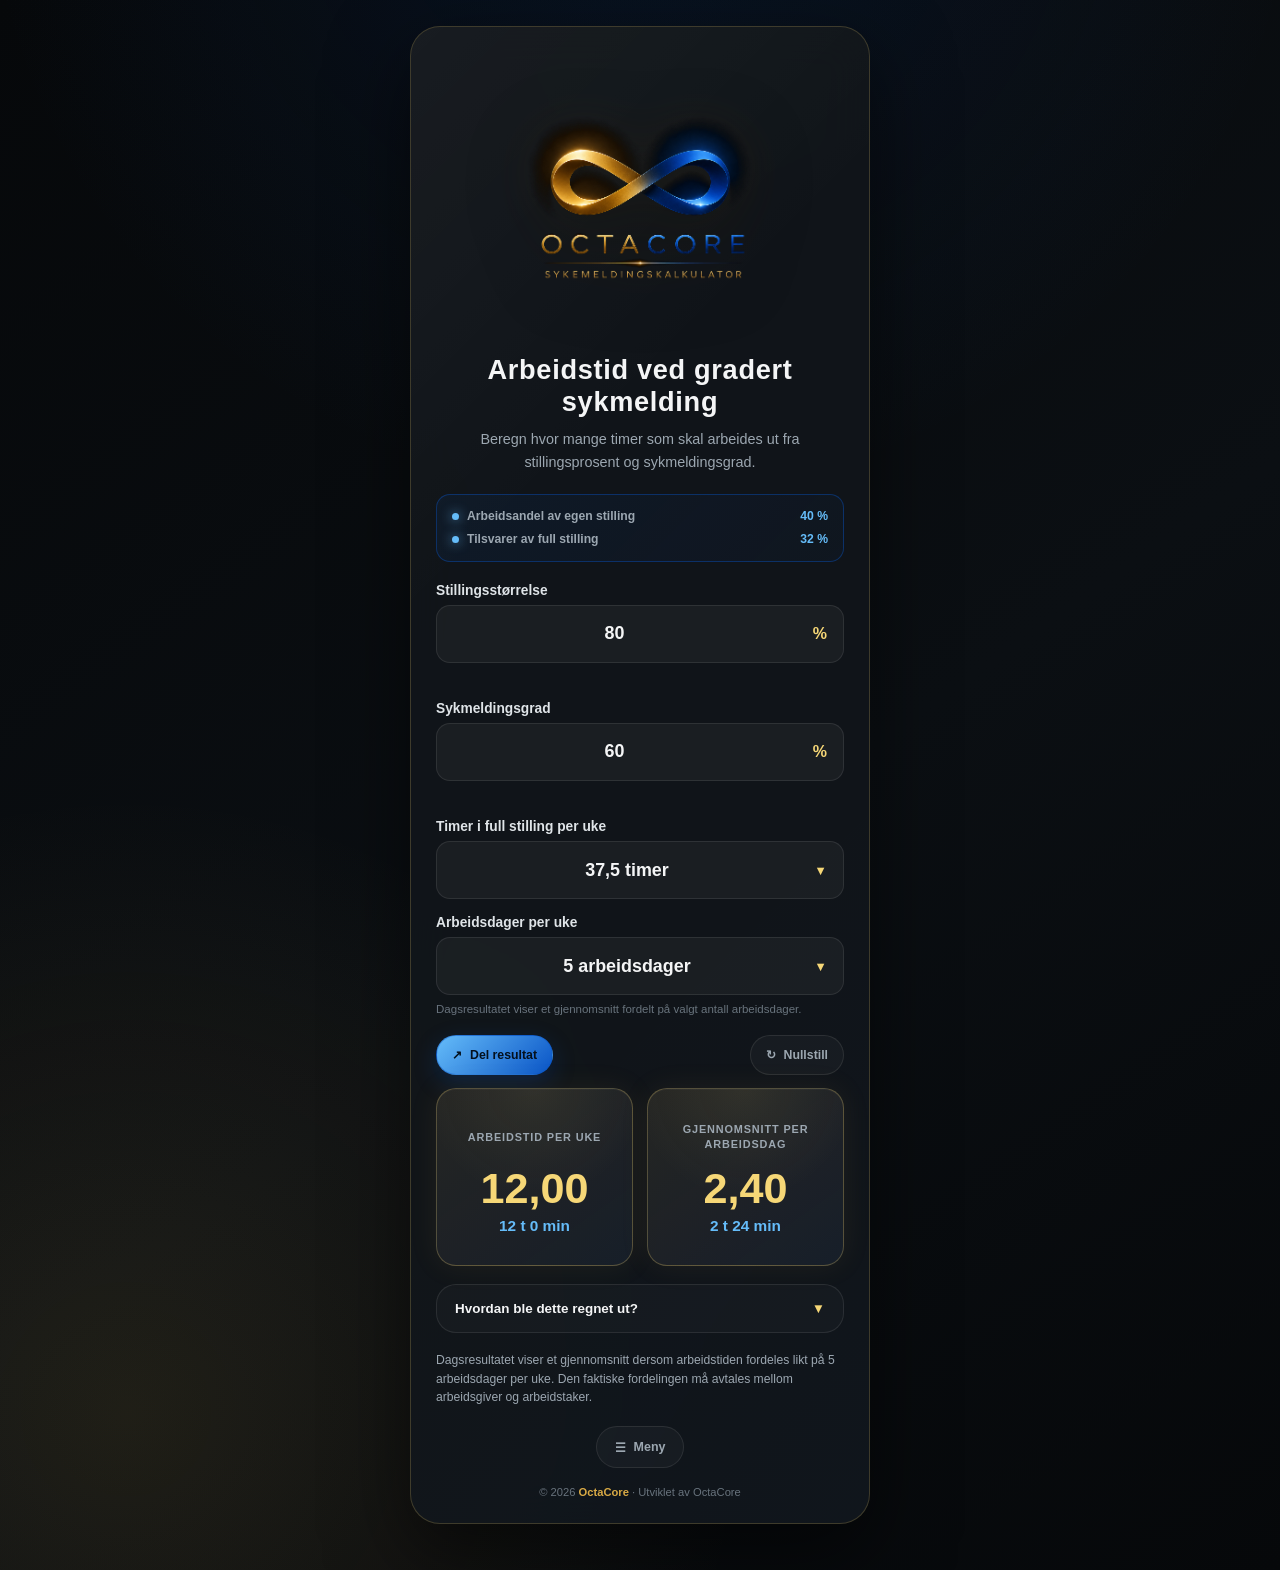
==== commit 90e2f0ee: "Update calculator branding to gold and blue" ====
--- a/index.html
+++ b/index.html
@@ -97,18 +97,10 @@
 
         <header class="app-header">
             <img
-                class="brand-symbol"
-                src="assets/OctaCore_Core_Symbol_Transparent.svg"
-                alt="OctaCore"
+                class="product-logo"
+                src="assets/OctaCore_Sykemeldingskalkulator_Logo_Transparent.png"
+                alt="OctaCore Sykemeldingskalkulator"
             >
-
-            <div class="brand-name">
-                OCTACORE
-            </div>
-
-            <div class="product-name">
-                Sykemeldingskalkulator
-            </div>
         </header>
 
         <section class="intro">
@@ -775,21 +767,17 @@
 
             <header class="about-hero">
                 <img
-                    class="about-logo"
-                    src="assets/OctaCore_Core_Symbol_Transparent.svg"
-                    alt="OctaCore"
+                    class="about-product-logo"
+                    src="assets/OctaCore_Sykemeldingskalkulator_Logo_Transparent.png"
+                    alt="OctaCore Sykemeldingskalkulator"
                 >
 
                 <h2
                     id="aboutTitle"
-                    class="about-brand"
-                >
-                    OCTACORE
+                    class="visually-hidden"
+                >
+                    OctaCore Sykemeldingskalkulator
                 </h2>
-
-                <p class="about-product">
-                    Sykemeldingskalkulator
-                </p>
 
                 <p class="about-version">
                     Versjon 1.0.0
--- a/css/styles.css
+++ b/css/styles.css
@@ -6,7 +6,10 @@
     --gold: #d9aa45;
     --gold-light: #f6d777;
 
-    --teal: #28e0c0;
+    --blue: #0954c6;
+    --blue-light: #65bcf9;
+    --blue-depth: #043690;
+    --blue-shadow: #031b41;
 
     --text: #f4f5f6;
     --text-muted: #9ca7b1;
@@ -14,7 +17,7 @@
 
     --border: rgba(246, 215, 119, 0.20);
     --border-soft: rgba(255, 255, 255, 0.09);
-    --border-teal: rgba(40, 224, 192, 0.38);
+    --border-blue: rgba(9, 84, 198, 0.42);
 
     --danger: #ff7777;
 
@@ -58,7 +61,7 @@
     background:
         radial-gradient(
             circle at 50% -10%,
-            rgba(40, 224, 192, 0.11),
+            rgba(9, 84, 198, 0.12),
             transparent 36%
         ),
         radial-gradient(
@@ -124,7 +127,7 @@
         ),
         linear-gradient(
             315deg,
-            rgba(40, 224, 192, 0.025),
+            rgba(9, 84, 198, 0.025),
             transparent 40%
         );
 }
@@ -141,18 +144,18 @@
     position: relative;
     z-index: 2;
 
-    border: 1px solid var(--border-teal);
+    border: 1px solid var(--border-blue);
     border-radius: 14px;
 
     background:
         linear-gradient(
             135deg,
-            rgba(40, 224, 192, 0.12),
-            rgba(40, 224, 192, 0.045)
+            rgba(9, 84, 198, 0.14),
+            rgba(9, 84, 198, 0.05)
         );
 
     box-shadow:
-        0 10px 30px rgba(40, 224, 192, 0.08);
+        0 10px 30px rgba(9, 84, 198, 0.09);
 }
 
 .update-banner.visible {
@@ -185,12 +188,12 @@
 
     flex: 0 0 auto;
 
-    border: 1px solid rgba(40, 224, 192, 0.50);
+    border: 1px solid rgba(101, 188, 249, 0.55);
     border-radius: 999px;
 
     color: #06110f;
 
-    background: var(--teal);
+    background: var(--blue-light);
 
     font-size: 0.70rem;
     font-weight: 800;
@@ -203,7 +206,7 @@
 }
 
 .app-header {
-    margin-bottom: 23px;
+    margin-bottom: 12px;
 
     position: relative;
     z-index: 1;
@@ -233,7 +236,7 @@
             90deg,
             var(--gold-light),
             var(--gold) 50%,
-            var(--teal)
+            var(--blue-light)
         );
 
     -webkit-background-clip: text;
@@ -256,6 +259,7 @@
 }
 
 .intro {
+    margin-top: 0;
     margin-bottom: 21px;
 
     position: relative;
@@ -298,14 +302,14 @@
     display: grid;
     gap: 7px;
 
-    border: 1px solid var(--border-teal);
+    border: 1px solid var(--border-blue);
     border-radius: 14px;
 
     background:
         linear-gradient(
             135deg,
-            rgba(40, 224, 192, 0.08),
-            rgba(40, 224, 192, 0.035)
+            rgba(9, 84, 198, 0.09),
+            rgba(9, 84, 198, 0.04)
         );
 
     position: relative;
@@ -340,14 +344,14 @@
 
     border-radius: 50%;
 
-    background: var(--teal);
+    background: var(--blue-light);
 
     box-shadow:
-        0 0 12px rgba(40, 224, 192, 0.9);
+        0 0 12px rgba(101, 188, 249, 0.85);
 }
 
 .percentage-value {
-    color: var(--teal);
+    color: var(--blue-light);
 
     font-weight: 820;
     text-align: right;
@@ -423,12 +427,12 @@
 
 .field-wrapper input:focus,
 .field-wrapper select:focus {
-    border-color: var(--teal);
-
-    background: rgba(40, 224, 192, 0.05);
+    border-color: var(--blue-light);
+
+    background: rgba(9, 84, 198, 0.055);
 
     box-shadow:
-        0 0 0 4px rgba(40, 224, 192, 0.10);
+        0 0 0 4px rgba(9, 84, 198, 0.11);
 }
 
 .field-suffix,
@@ -509,31 +513,31 @@
 }
 
 .share-button {
-    border: 1px solid var(--border-teal);
-
-    color: #07110f;
+    border: 1px solid var(--border-blue);
+
+    color: #04101d;
 
     background:
         linear-gradient(
             135deg,
-            var(--teal),
-            #20cbb0
+            var(--blue-light),
+            var(--blue)
         );
 
     box-shadow:
-        0 8px 24px rgba(40, 224, 192, 0.16);
+        0 8px 24px rgba(9, 84, 198, 0.24);
 }
 
 .share-button:hover {
     background:
         linear-gradient(
             135deg,
-            #4aecd0,
-            var(--teal)
+            #8fcfff,
+            var(--blue-light)
         );
 
     box-shadow:
-        0 10px 28px rgba(40, 224, 192, 0.22);
+        0 10px 28px rgba(9, 84, 198, 0.30);
 }
 
 .reset-button {
@@ -584,7 +588,7 @@
         linear-gradient(
             135deg,
             rgba(217, 170, 69, 0.10),
-            rgba(40, 224, 192, 0.045)
+            rgba(9, 84, 198, 0.05)
         );
 
     font-size: 0.79rem;
@@ -605,7 +609,7 @@
         linear-gradient(
             135deg,
             rgba(217, 170, 69, 0.15),
-            rgba(40, 224, 192, 0.07)
+            rgba(9, 84, 198, 0.075)
         );
 }
 
@@ -650,7 +654,7 @@
         linear-gradient(
             145deg,
             rgba(217, 170, 69, 0.075),
-            rgba(40, 224, 192, 0.045)
+            rgba(9, 84, 198, 0.05)
         ),
         rgba(24, 29, 34, 0.96);
 
@@ -695,7 +699,7 @@
 }
 
 .result-time {
-    color: var(--teal);
+    color: var(--blue-light);
 
     font-size: 0.96rem;
     font-weight: 780;
@@ -770,10 +774,10 @@
 .formula-box {
     padding: 15px;
 
-    border: 1px solid rgba(40, 224, 192, 0.17);
+    border: 1px solid rgba(9, 84, 198, 0.19);
     border-radius: var(--radius-small);
 
-    background: rgba(40, 224, 192, 0.04);
+    background: rgba(9, 84, 198, 0.045);
 }
 
 .formula-row {
@@ -801,7 +805,7 @@
 }
 
 .formula-row .formula-result {
-    color: var(--teal);
+    color: var(--blue-light);
 }
 
 .disclaimer {
@@ -906,7 +910,7 @@
     background:
         radial-gradient(
             circle at 50% 0%,
-            rgba(40, 224, 192, 0.08),
+            rgba(9, 84, 198, 0.09),
             transparent 45%
         ),
         linear-gradient(
@@ -1042,7 +1046,7 @@
         ),
         radial-gradient(
             circle at 86% 18%,
-            rgba(40, 224, 192, 0.07),
+            rgba(9, 84, 198, 0.075),
             transparent 32%
         ),
         linear-gradient(
@@ -1130,7 +1134,7 @@
             90deg,
             var(--gold-light),
             var(--gold) 52%,
-            var(--teal)
+            var(--blue-light)
         );
 
     -webkit-background-clip: text;
@@ -1198,7 +1202,7 @@
         linear-gradient(
             145deg,
             rgba(217, 170, 69, 0.065),
-            rgba(40, 224, 192, 0.025)
+            rgba(9, 84, 198, 0.025)
         );
 }
 
@@ -1253,11 +1257,11 @@
     display: grid;
     place-items: center;
 
-    border: 1px solid rgba(40, 224, 192, 0.22);
+    border: 1px solid rgba(9, 84, 198, 0.24);
     border-radius: 8px;
 
-    color: var(--teal);
-    background: rgba(40, 224, 192, 0.055);
+    color: var(--blue-light);
+    background: rgba(9, 84, 198, 0.06);
 
     font-size: 0.67rem;
     font-weight: 850;
@@ -1340,7 +1344,7 @@
     background:
         radial-gradient(
             circle at 50% 0%,
-            rgba(40, 224, 192, 0.10),
+            rgba(9, 84, 198, 0.11),
             transparent 31%
         ),
         radial-gradient(
@@ -1382,14 +1386,14 @@
     display: grid;
     place-items: center;
 
-    border: 1px solid rgba(40, 224, 192, 0.28);
+    border: 1px solid rgba(9, 84, 198, 0.30);
     border-radius: 22px;
 
-    color: var(--teal);
+    color: var(--blue-light);
     background:
         linear-gradient(
             145deg,
-            rgba(40, 224, 192, 0.10),
+            rgba(9, 84, 198, 0.11),
             rgba(217, 170, 69, 0.035)
         );
 
@@ -1450,11 +1454,11 @@
     display: grid;
     place-items: center;
 
-    border: 1px solid rgba(40, 224, 192, 0.23);
+    border: 1px solid rgba(9, 84, 198, 0.25);
     border-radius: 11px;
 
-    color: var(--teal);
-    background: rgba(40, 224, 192, 0.055);
+    color: var(--blue-light);
+    background: rgba(9, 84, 198, 0.06);
 
     font-size: 0.78rem;
     font-weight: 850;
@@ -1572,7 +1576,7 @@
         ),
         radial-gradient(
             circle at 88% 18%,
-            rgba(40, 224, 192, 0.07),
+            rgba(9, 84, 198, 0.075),
             transparent 32%
         ),
         linear-gradient(
@@ -1620,7 +1624,7 @@
         linear-gradient(
             145deg,
             rgba(217, 170, 69, 0.10),
-            rgba(40, 224, 192, 0.04)
+            rgba(9, 84, 198, 0.045)
         );
 
     font-size: 1.32rem;
@@ -1726,12 +1730,12 @@
 }
 
 .contact-idea {
-    border-color: rgba(40, 224, 192, 0.22);
+    border-color: rgba(9, 84, 198, 0.24);
 
     background:
         linear-gradient(
             145deg,
-            rgba(40, 224, 192, 0.055),
+            rgba(9, 84, 198, 0.06),
             rgba(255, 255, 255, 0.016)
         );
 }
@@ -1768,7 +1772,7 @@
         linear-gradient(
             180deg,
             var(--gold),
-            var(--teal)
+            var(--blue-light)
         );
 }
 
@@ -1799,11 +1803,11 @@
 .release-badge {
     padding: 4px 8px;
 
-    border: 1px solid rgba(40, 224, 192, 0.22);
+    border: 1px solid rgba(9, 84, 198, 0.24);
     border-radius: 999px;
 
-    color: var(--teal);
-    background: rgba(40, 224, 192, 0.055);
+    color: var(--blue-light);
+    background: rgba(9, 84, 198, 0.06);
 
     font-size: 0.60rem;
     font-weight: 770;
@@ -1839,11 +1843,11 @@
     display: grid;
     place-items: center;
 
-    border: 1px solid rgba(40, 224, 192, 0.20);
+    border: 1px solid rgba(9, 84, 198, 0.22);
     border-radius: 7px;
 
-    color: var(--teal);
-    background: rgba(40, 224, 192, 0.05);
+    color: var(--blue-light);
+    background: rgba(9, 84, 198, 0.055);
 
     font-size: 0.63rem;
     font-weight: 850;
@@ -1888,8 +1892,8 @@
 }
 
 .menu-item:hover {
-    border-color: rgba(40, 224, 192, 0.30);
-    background: rgba(40, 224, 192, 0.045);
+    border-color: rgba(9, 84, 198, 0.32);
+    background: rgba(9, 84, 198, 0.05);
 }
 
 .menu-item:active {
@@ -1903,11 +1907,11 @@
     display: grid;
     place-items: center;
 
-    border: 1px solid rgba(40, 224, 192, 0.24);
+    border: 1px solid rgba(9, 84, 198, 0.26);
     border-radius: 12px;
 
-    color: var(--teal);
-    background: rgba(40, 224, 192, 0.06);
+    color: var(--blue-light);
+    background: rgba(9, 84, 198, 0.065);
 
     font-size: 0.98rem;
 }
@@ -1990,16 +1994,16 @@
 
     transform: translate(-50%, 24px);
 
-    border: 1px solid var(--border-teal);
+    border: 1px solid var(--border-blue);
     border-radius: 999px;
 
     color: var(--text);
 
-    background: rgba(13, 25, 23, 0.96);
+    background: rgba(7, 18, 36, 0.97);
 
     box-shadow:
         0 14px 40px rgba(0, 0, 0, 0.45),
-        0 0 24px rgba(40, 224, 192, 0.10);
+        0 0 24px rgba(9, 84, 198, 0.11);
 
     font-size: 0.8rem;
     font-weight: 720;
@@ -2154,12 +2158,12 @@
     display: grid;
     place-items: center;
 
-    border: 1px solid var(--border-teal);
+    border: 1px solid var(--border-blue);
     border-radius: 50%;
 
-    color: var(--teal);
-
-    background: rgba(40, 224, 192, 0.07);
+    color: var(--blue-light);
+
+    background: rgba(9, 84, 198, 0.075);
 
     font-size: 0.75rem;
     font-weight: 850;
@@ -2179,7 +2183,7 @@
 .share-symbol {
     display: inline-block;
 
-    color: var(--teal);
+    color: var(--blue-light);
 
     font-size: 1.05em;
     font-weight: 850;
@@ -2275,3 +2279,47 @@
         scroll-behavior: auto !important;
     }
 }
+
+.product-logo {
+    width: min(100%, 290px);
+    height: auto;
+    display: block;
+    margin: 0 auto 2px;
+    object-fit: contain;
+    filter:
+        drop-shadow(0 14px 34px rgba(0, 0, 0, 0.34))
+        drop-shadow(0 0 24px rgba(217, 170, 69, 0.08));
+}
+
+.about-product-logo {
+    width: min(100%, 250px);
+    height: auto;
+    display: block;
+    margin: 0 auto 14px;
+    object-fit: contain;
+    filter:
+        drop-shadow(0 12px 30px rgba(0, 0, 0, 0.32))
+        drop-shadow(0 0 22px rgba(9, 84, 198, 0.08));
+}
+
+.visually-hidden {
+    position: absolute !important;
+    width: 1px !important;
+    height: 1px !important;
+    padding: 0 !important;
+    margin: -1px !important;
+    overflow: hidden !important;
+    clip: rect(0, 0, 0, 0) !important;
+    white-space: nowrap !important;
+    border: 0 !important;
+}
+
+@media (max-width: 520px) {
+    .product-logo {
+        width: min(100%, 250px);
+    }
+
+    .about-product-logo {
+        width: min(100%, 220px);
+    }
+}
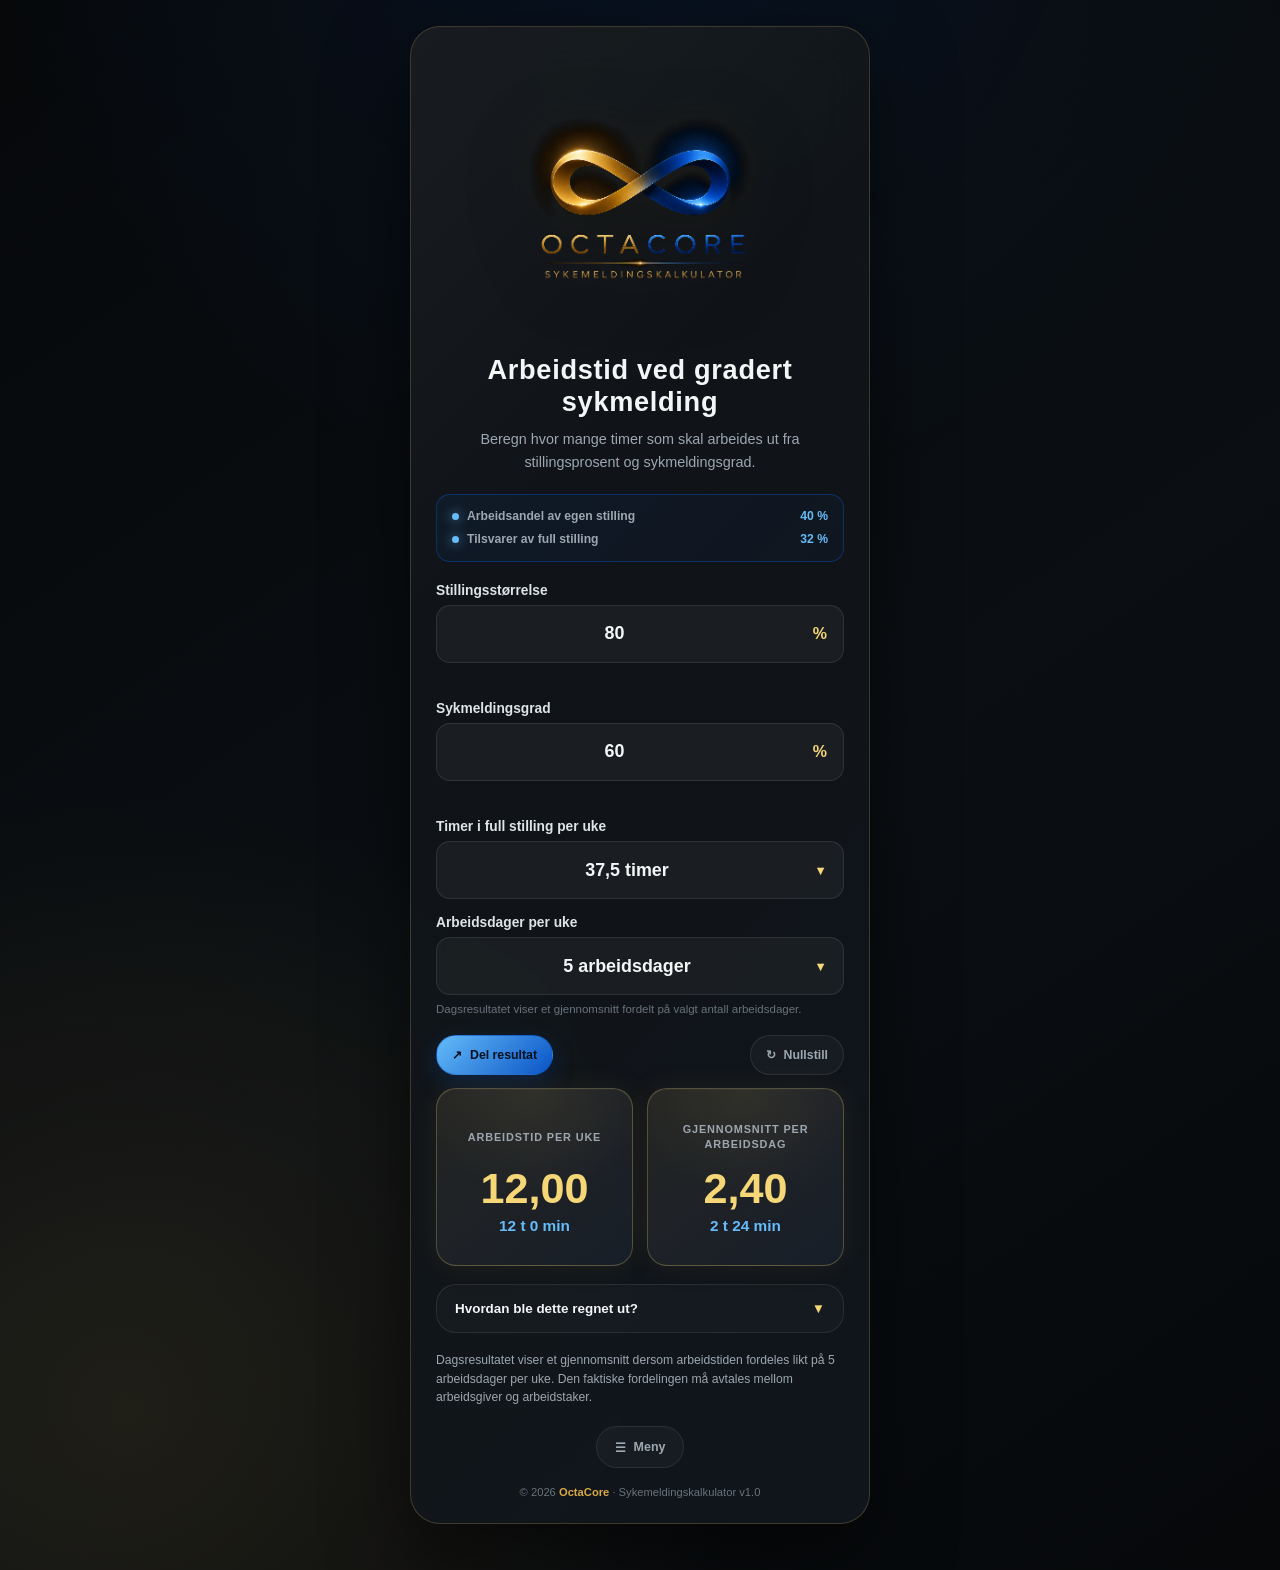
==== commit a668930a: "Refine calculator product positioning and about content" ====
--- a/index.html
+++ b/index.html
@@ -38,32 +38,32 @@
         rel="icon"
         type="image/png"
         sizes="16x16"
-        href="assets/favicon-16.png"
+        href="assets/favicon-v2-16.png"
     >
 
     <link
         rel="icon"
         type="image/png"
         sizes="32x32"
-        href="assets/favicon-32.png"
+        href="assets/favicon-v2-32.png"
     >
 
     <link
         rel="icon"
         type="image/png"
         sizes="48x48"
-        href="assets/favicon-48.png"
+        href="assets/favicon-v2-48.png"
     >
 
     <link
         rel="shortcut icon"
-        href="assets/favicon.ico"
+        href="assets/favicon-v2.ico"
     >
 
     <link
         rel="apple-touch-icon"
         sizes="180x180"
-        href="assets/apple-touch-icon.png"
+        href="assets/apple-touch-icon-v2.png"
     >
     <link rel="stylesheet" href="css/styles.css">
 </head>
@@ -495,7 +495,7 @@
                 OctaCore
             </strong>
 
-            · Utviklet av OctaCore
+            · Sykemeldingskalkulator v1.0
         </footer>
 
     </main>
@@ -796,9 +796,10 @@
                     </h3>
 
                     <p>
-                        Sykemeldingskalkulatoren hjelper deg
-                        med å beregne arbeidstid ved gradert
-                        sykmelding.
+                        OctaCore Sykemeldingskalkulator er
+                        utviklet for å gjøre beregning av
+                        arbeidstid ved gradert sykmelding
+                        raskere og enklere.
                     </p>
 
                     <ul class="about-feature-list">
@@ -808,8 +809,9 @@
                             </span>
 
                             <span>
-                                Beregning ut fra stillingsprosent
-                                og sykmeldingsgrad.
+                                Beregning basert på
+                                stillingsprosent og
+                                sykmeldingsgrad.
                             </span>
                         </li>
 
@@ -819,7 +821,7 @@
                             </span>
 
                             <span>
-                                Arbeidstid per uke og et
+                                Arbeidstid per uke og
                                 gjennomsnitt per arbeidsdag.
                             </span>
                         </li>
@@ -830,9 +832,8 @@
                             </span>
 
                             <span>
-                                Tydelig visning av arbeidsandel
-                                både av egen stilling og av full
-                                stilling.
+                                Tydelig forklaring av hvordan
+                                resultatet er beregnet.
                             </span>
                         </li>
                     </ul>
@@ -844,20 +845,19 @@
                     </h3>
 
                     <p>
-                        Kalkulatoren er utviklet som et
-                        hjelpemiddel. Resultatet er en
-                        matematisk beregning og erstatter
-                        ikke individuelle avtaler,
-                        tariffavtaler eller offentlige regler.
+                        Kalkulatoren er et hjelpeverktøy.
+                        Resultatet er en matematisk beregning
+                        og erstatter ikke individuelle avtaler,
+                        tariffavtaler eller gjeldende regler.
                     </p>
 
                     <p>
                         Den faktiske fordelingen av
                         arbeidstiden må avtales mellom
                         arbeidsgiver og arbeidstaker. Ved
-                        spørsmål om sykmelding eller
-                        rettigheter bør du kontakte
-                        arbeidsgiver, NAV eller lege.
+                        spørsmål om sykmelding, rettigheter
+                        eller konkrete arbeidsforhold bør du
+                        kontakte arbeidsgiver, NAV eller lege.
                     </p>
                 </section>
 
@@ -867,25 +867,21 @@
                     </h3>
 
                     <p>
-                        OctaCore utvikler digitale verktøy
-                        med fokus på enkelhet, kvalitet og
-                        brukervennlighet.
+                        OctaCore utvikler digitale produkter
+                        som gjør komplekse oppgaver enklere
+                        å forstå og gjennomføre.
                     </p>
 
                     <p>
-                        Sykemeldingskalkulatoren er det
-                        første verktøyet i
-                        OctaCore-porteføljen.
+                        Produktene utvikles med fokus på
+                        kvalitet, tydelighet, brukervennlighet
+                        og teknologi som skaper reell verdi.
                     </p>
 
                     <div class="about-founder">
                         <strong>
-                            Utviklet av OctaCore
+                            Et produkt fra OctaCore
                         </strong>
-
-                        <span>
-                            Grunnlegger: Thomas Nytveit
-                        </span>
                     </div>
                 </section>
 
--- a/css/styles.css
+++ b/css/styles.css
@@ -214,49 +214,8 @@
     text-align: center;
 }
 
-.brand-symbol {
-    width: 88px;
-    height: 88px;
-
-    display: block;
-    margin: 0 auto 9px;
-}
-
-.brand-name {
-    margin: 0;
-
-    font-size: 1.48rem;
-    font-weight: 600;
-    line-height: 1;
-
-    letter-spacing: 0.23em;
-
-    background:
-        linear-gradient(
-            90deg,
-            var(--gold-light),
-            var(--gold) 50%,
-            var(--blue-light)
-        );
-
-    -webkit-background-clip: text;
-    background-clip: text;
-
-    color: transparent;
-}
-
-.product-name {
-    margin-top: 7px;
-
-    color: var(--text-muted);
-
-    font-size: 0.61rem;
-    font-weight: 700;
-    line-height: 1;
-
-    letter-spacing: 0.19em;
-    text-transform: uppercase;
-}
+
+
 
 .intro {
     margin-top: 0;
@@ -2201,20 +2160,8 @@
         border-radius: 23px;
     }
 
-    .brand-symbol {
-        width: 78px;
-        height: 78px;
-    }
-
-    .brand-name {
-        font-size: 1.32rem;
-        letter-spacing: 0.20em;
-    }
-
-    .product-name {
-        font-size: 0.56rem;
-        letter-spacing: 0.16em;
-    }
+
+
 }
 
 @media (max-width: 365px) {
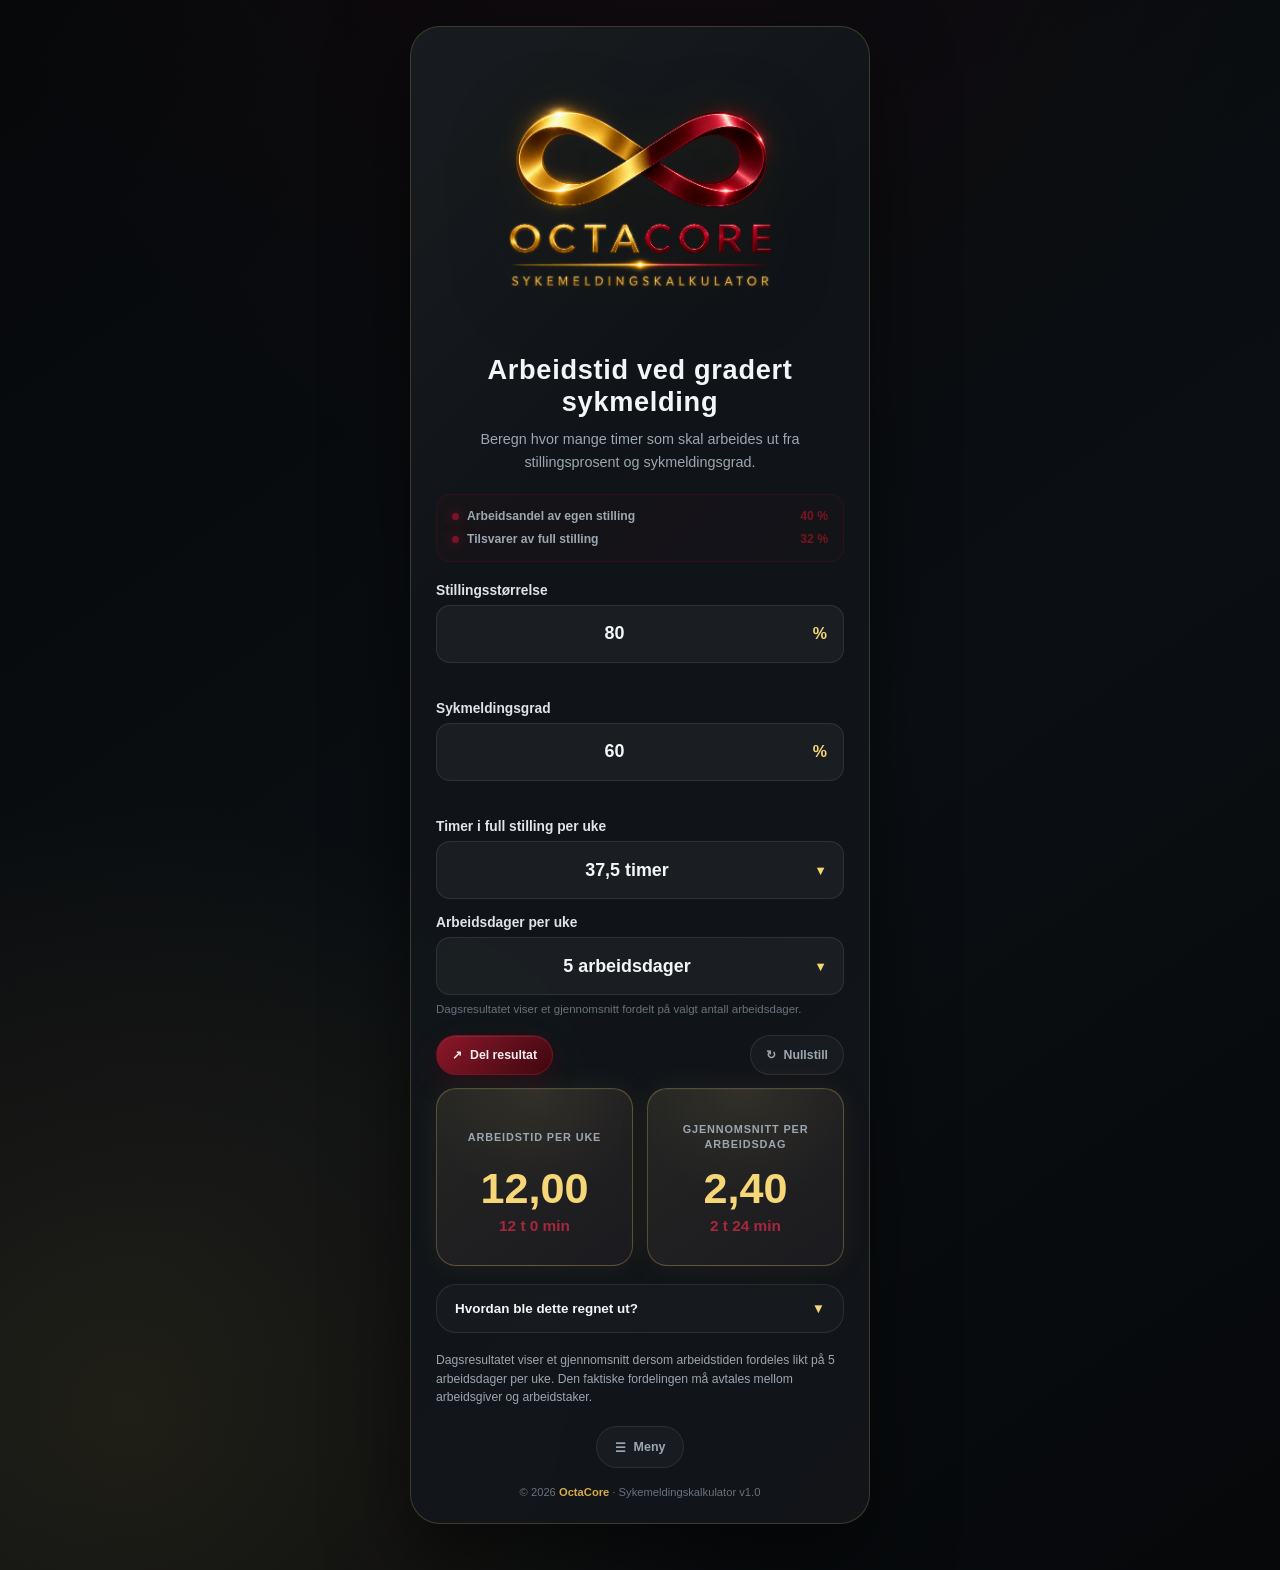
==== commit 057bba7a: "Launch Absence Red product identity" ====
--- a/index.html
+++ b/index.html
@@ -98,7 +98,7 @@
         <header class="app-header">
             <img
                 class="product-logo"
-                src="assets/OctaCore_Sykemeldingskalkulator_Logo_Transparent.png"
+                src="assets/OctaCore_Sykemeldingskalkulator_Logo_Absence_Red_Final.png"
                 alt="OctaCore Sykemeldingskalkulator"
             >
         </header>
@@ -768,7 +768,7 @@
             <header class="about-hero">
                 <img
                     class="about-product-logo"
-                    src="assets/OctaCore_Sykemeldingskalkulator_Logo_Transparent.png"
+                    src="assets/OctaCore_Sykemeldingskalkulator_Logo_Absence_Red_Final.png"
                     alt="OctaCore Sykemeldingskalkulator"
                 >
 
--- a/css/styles.css
+++ b/css/styles.css
@@ -6,10 +6,10 @@
     --gold: #d9aa45;
     --gold-light: #f6d777;
 
-    --blue: #0954c6;
-    --blue-light: #65bcf9;
-    --blue-depth: #043690;
-    --blue-shadow: #031b41;
+    --absence-red: #5b0e1a;
+    --absence-red-light: #7a1423;
+    --absence-red-depth: #40070f;
+    --absence-red-shadow: #200305;
 
     --text: #f4f5f6;
     --text-muted: #9ca7b1;
@@ -17,7 +17,7 @@
 
     --border: rgba(246, 215, 119, 0.20);
     --border-soft: rgba(255, 255, 255, 0.09);
-    --border-blue: rgba(9, 84, 198, 0.42);
+    --border-red: rgba(91, 14, 26, 0.42);
 
     --danger: #ff7777;
 
@@ -61,7 +61,7 @@
     background:
         radial-gradient(
             circle at 50% -10%,
-            rgba(9, 84, 198, 0.12),
+            rgba(91, 14, 26, 0.12),
             transparent 36%
         ),
         radial-gradient(
@@ -127,7 +127,7 @@
         ),
         linear-gradient(
             315deg,
-            rgba(9, 84, 198, 0.025),
+            rgba(91, 14, 26, 0.025),
             transparent 40%
         );
 }
@@ -144,18 +144,18 @@
     position: relative;
     z-index: 2;
 
-    border: 1px solid var(--border-blue);
+    border: 1px solid var(--border-red);
     border-radius: 14px;
 
     background:
         linear-gradient(
             135deg,
-            rgba(9, 84, 198, 0.14),
-            rgba(9, 84, 198, 0.05)
+            rgba(91, 14, 26, 0.14),
+            rgba(91, 14, 26, 0.05)
         );
 
     box-shadow:
-        0 10px 30px rgba(9, 84, 198, 0.09);
+        0 10px 30px rgba(91, 14, 26, 0.09);
 }
 
 .update-banner.visible {
@@ -188,12 +188,12 @@
 
     flex: 0 0 auto;
 
-    border: 1px solid rgba(101, 188, 249, 0.55);
+    border: 1px solid rgba(122, 20, 35, 0.55);
     border-radius: 999px;
 
     color: #06110f;
 
-    background: var(--blue-light);
+    background: var(--absence-red-light);
 
     font-size: 0.70rem;
     font-weight: 800;
@@ -261,14 +261,14 @@
     display: grid;
     gap: 7px;
 
-    border: 1px solid var(--border-blue);
+    border: 1px solid var(--border-red);
     border-radius: 14px;
 
     background:
         linear-gradient(
             135deg,
-            rgba(9, 84, 198, 0.09),
-            rgba(9, 84, 198, 0.04)
+            rgba(91, 14, 26, 0.09),
+            rgba(91, 14, 26, 0.04)
         );
 
     position: relative;
@@ -303,14 +303,14 @@
 
     border-radius: 50%;
 
-    background: var(--blue-light);
+    background: var(--absence-red-light);
 
     box-shadow:
-        0 0 12px rgba(101, 188, 249, 0.85);
+        0 0 12px rgba(122, 20, 35, 0.85);
 }
 
 .percentage-value {
-    color: var(--blue-light);
+    color: var(--absence-red-light);
 
     font-weight: 820;
     text-align: right;
@@ -386,12 +386,12 @@
 
 .field-wrapper input:focus,
 .field-wrapper select:focus {
-    border-color: var(--blue-light);
-
-    background: rgba(9, 84, 198, 0.055);
+    border-color: var(--absence-red-light);
+
+    background: rgba(91, 14, 26, 0.055);
 
     box-shadow:
-        0 0 0 4px rgba(9, 84, 198, 0.11);
+        0 0 0 4px rgba(91, 14, 26, 0.11);
 }
 
 .field-suffix,
@@ -472,31 +472,35 @@
 }
 
 .share-button {
-    border: 1px solid var(--border-blue);
-
-    color: #04101d;
+    border: 1px solid rgba(122, 20, 35, 0.72);
+
+    color: #f8eef0;
 
     background:
         linear-gradient(
             135deg,
-            var(--blue-light),
-            var(--blue)
+            #8b1729 0%,
+            var(--absence-red) 62%,
+            var(--absence-red-depth) 100%
         );
 
     box-shadow:
-        0 8px 24px rgba(9, 84, 198, 0.24);
+        0 8px 24px rgba(91, 14, 26, 0.30),
+        inset 0 1px 0 rgba(255, 255, 255, 0.08);
 }
 
 .share-button:hover {
     background:
         linear-gradient(
             135deg,
-            #8fcfff,
-            var(--blue-light)
+            #9c1c31 0%,
+            #6b1020 62%,
+            var(--absence-red-depth) 100%
         );
 
     box-shadow:
-        0 10px 28px rgba(9, 84, 198, 0.30);
+        0 10px 30px rgba(91, 14, 26, 0.38),
+        inset 0 1px 0 rgba(255, 255, 255, 0.10);
 }
 
 .reset-button {
@@ -547,7 +551,7 @@
         linear-gradient(
             135deg,
             rgba(217, 170, 69, 0.10),
-            rgba(9, 84, 198, 0.05)
+            rgba(91, 14, 26, 0.05)
         );
 
     font-size: 0.79rem;
@@ -568,7 +572,7 @@
         linear-gradient(
             135deg,
             rgba(217, 170, 69, 0.15),
-            rgba(9, 84, 198, 0.075)
+            rgba(91, 14, 26, 0.075)
         );
 }
 
@@ -613,7 +617,7 @@
         linear-gradient(
             145deg,
             rgba(217, 170, 69, 0.075),
-            rgba(9, 84, 198, 0.05)
+            rgba(91, 14, 26, 0.05)
         ),
         rgba(24, 29, 34, 0.96);
 
@@ -658,7 +662,7 @@
 }
 
 .result-time {
-    color: var(--blue-light);
+    color: #a6283d;
 
     font-size: 0.96rem;
     font-weight: 780;
@@ -733,10 +737,10 @@
 .formula-box {
     padding: 15px;
 
-    border: 1px solid rgba(9, 84, 198, 0.19);
+    border: 1px solid rgba(91, 14, 26, 0.19);
     border-radius: var(--radius-small);
 
-    background: rgba(9, 84, 198, 0.045);
+    background: rgba(91, 14, 26, 0.045);
 }
 
 .formula-row {
@@ -764,7 +768,7 @@
 }
 
 .formula-row .formula-result {
-    color: var(--blue-light);
+    color: var(--absence-red-light);
 }
 
 .disclaimer {
@@ -869,7 +873,7 @@
     background:
         radial-gradient(
             circle at 50% 0%,
-            rgba(9, 84, 198, 0.09),
+            rgba(91, 14, 26, 0.09),
             transparent 45%
         ),
         linear-gradient(
@@ -1005,7 +1009,7 @@
         ),
         radial-gradient(
             circle at 86% 18%,
-            rgba(9, 84, 198, 0.075),
+            rgba(91, 14, 26, 0.075),
             transparent 32%
         ),
         linear-gradient(
@@ -1093,7 +1097,7 @@
             90deg,
             var(--gold-light),
             var(--gold) 52%,
-            var(--blue-light)
+            var(--absence-red-light)
         );
 
     -webkit-background-clip: text;
@@ -1161,7 +1165,7 @@
         linear-gradient(
             145deg,
             rgba(217, 170, 69, 0.065),
-            rgba(9, 84, 198, 0.025)
+            rgba(91, 14, 26, 0.025)
         );
 }
 
@@ -1216,11 +1220,11 @@
     display: grid;
     place-items: center;
 
-    border: 1px solid rgba(9, 84, 198, 0.24);
+    border: 1px solid rgba(91, 14, 26, 0.24);
     border-radius: 8px;
 
-    color: var(--blue-light);
-    background: rgba(9, 84, 198, 0.06);
+    color: var(--absence-red-light);
+    background: rgba(91, 14, 26, 0.06);
 
     font-size: 0.67rem;
     font-weight: 850;
@@ -1303,7 +1307,7 @@
     background:
         radial-gradient(
             circle at 50% 0%,
-            rgba(9, 84, 198, 0.11),
+            rgba(91, 14, 26, 0.11),
             transparent 31%
         ),
         radial-gradient(
@@ -1345,14 +1349,14 @@
     display: grid;
     place-items: center;
 
-    border: 1px solid rgba(9, 84, 198, 0.30);
+    border: 1px solid rgba(91, 14, 26, 0.30);
     border-radius: 22px;
 
-    color: var(--blue-light);
+    color: var(--absence-red-light);
     background:
         linear-gradient(
             145deg,
-            rgba(9, 84, 198, 0.11),
+            rgba(91, 14, 26, 0.11),
             rgba(217, 170, 69, 0.035)
         );
 
@@ -1413,11 +1417,11 @@
     display: grid;
     place-items: center;
 
-    border: 1px solid rgba(9, 84, 198, 0.25);
+    border: 1px solid rgba(91, 14, 26, 0.25);
     border-radius: 11px;
 
-    color: var(--blue-light);
-    background: rgba(9, 84, 198, 0.06);
+    color: var(--absence-red-light);
+    background: rgba(91, 14, 26, 0.06);
 
     font-size: 0.78rem;
     font-weight: 850;
@@ -1535,7 +1539,7 @@
         ),
         radial-gradient(
             circle at 88% 18%,
-            rgba(9, 84, 198, 0.075),
+            rgba(91, 14, 26, 0.075),
             transparent 32%
         ),
         linear-gradient(
@@ -1583,7 +1587,7 @@
         linear-gradient(
             145deg,
             rgba(217, 170, 69, 0.10),
-            rgba(9, 84, 198, 0.045)
+            rgba(91, 14, 26, 0.045)
         );
 
     font-size: 1.32rem;
@@ -1689,12 +1693,12 @@
 }
 
 .contact-idea {
-    border-color: rgba(9, 84, 198, 0.24);
+    border-color: rgba(91, 14, 26, 0.24);
 
     background:
         linear-gradient(
             145deg,
-            rgba(9, 84, 198, 0.06),
+            rgba(91, 14, 26, 0.06),
             rgba(255, 255, 255, 0.016)
         );
 }
@@ -1731,7 +1735,7 @@
         linear-gradient(
             180deg,
             var(--gold),
-            var(--blue-light)
+            var(--absence-red-light)
         );
 }
 
@@ -1762,11 +1766,11 @@
 .release-badge {
     padding: 4px 8px;
 
-    border: 1px solid rgba(9, 84, 198, 0.24);
+    border: 1px solid rgba(91, 14, 26, 0.24);
     border-radius: 999px;
 
-    color: var(--blue-light);
-    background: rgba(9, 84, 198, 0.06);
+    color: var(--absence-red-light);
+    background: rgba(91, 14, 26, 0.06);
 
     font-size: 0.60rem;
     font-weight: 770;
@@ -1802,11 +1806,11 @@
     display: grid;
     place-items: center;
 
-    border: 1px solid rgba(9, 84, 198, 0.22);
+    border: 1px solid rgba(91, 14, 26, 0.22);
     border-radius: 7px;
 
-    color: var(--blue-light);
-    background: rgba(9, 84, 198, 0.055);
+    color: var(--absence-red-light);
+    background: rgba(91, 14, 26, 0.055);
 
     font-size: 0.63rem;
     font-weight: 850;
@@ -1851,8 +1855,8 @@
 }
 
 .menu-item:hover {
-    border-color: rgba(9, 84, 198, 0.32);
-    background: rgba(9, 84, 198, 0.05);
+    border-color: rgba(91, 14, 26, 0.32);
+    background: rgba(91, 14, 26, 0.05);
 }
 
 .menu-item:active {
@@ -1866,11 +1870,11 @@
     display: grid;
     place-items: center;
 
-    border: 1px solid rgba(9, 84, 198, 0.26);
+    border: 1px solid rgba(91, 14, 26, 0.26);
     border-radius: 12px;
 
-    color: var(--blue-light);
-    background: rgba(9, 84, 198, 0.065);
+    color: var(--absence-red-light);
+    background: rgba(91, 14, 26, 0.065);
 
     font-size: 0.98rem;
 }
@@ -1953,7 +1957,7 @@
 
     transform: translate(-50%, 24px);
 
-    border: 1px solid var(--border-blue);
+    border: 1px solid var(--border-red);
     border-radius: 999px;
 
     color: var(--text);
@@ -1962,7 +1966,7 @@
 
     box-shadow:
         0 14px 40px rgba(0, 0, 0, 0.45),
-        0 0 24px rgba(9, 84, 198, 0.11);
+        0 0 24px rgba(91, 14, 26, 0.11);
 
     font-size: 0.8rem;
     font-weight: 720;
@@ -2117,12 +2121,12 @@
     display: grid;
     place-items: center;
 
-    border: 1px solid var(--border-blue);
+    border: 1px solid var(--border-red);
     border-radius: 50%;
 
-    color: var(--blue-light);
-
-    background: rgba(9, 84, 198, 0.075);
+    color: var(--absence-red-light);
+
+    background: rgba(91, 14, 26, 0.075);
 
     font-size: 0.75rem;
     font-weight: 850;
@@ -2142,7 +2146,7 @@
 .share-symbol {
     display: inline-block;
 
-    color: var(--blue-light);
+    color: var(--absence-red-light);
 
     font-size: 1.05em;
     font-weight: 850;
@@ -2246,7 +2250,7 @@
     object-fit: contain;
     filter:
         drop-shadow(0 12px 30px rgba(0, 0, 0, 0.32))
-        drop-shadow(0 0 22px rgba(9, 84, 198, 0.08));
+        drop-shadow(0 0 22px rgba(91, 14, 26, 0.08));
 }
 
 .visually-hidden {
